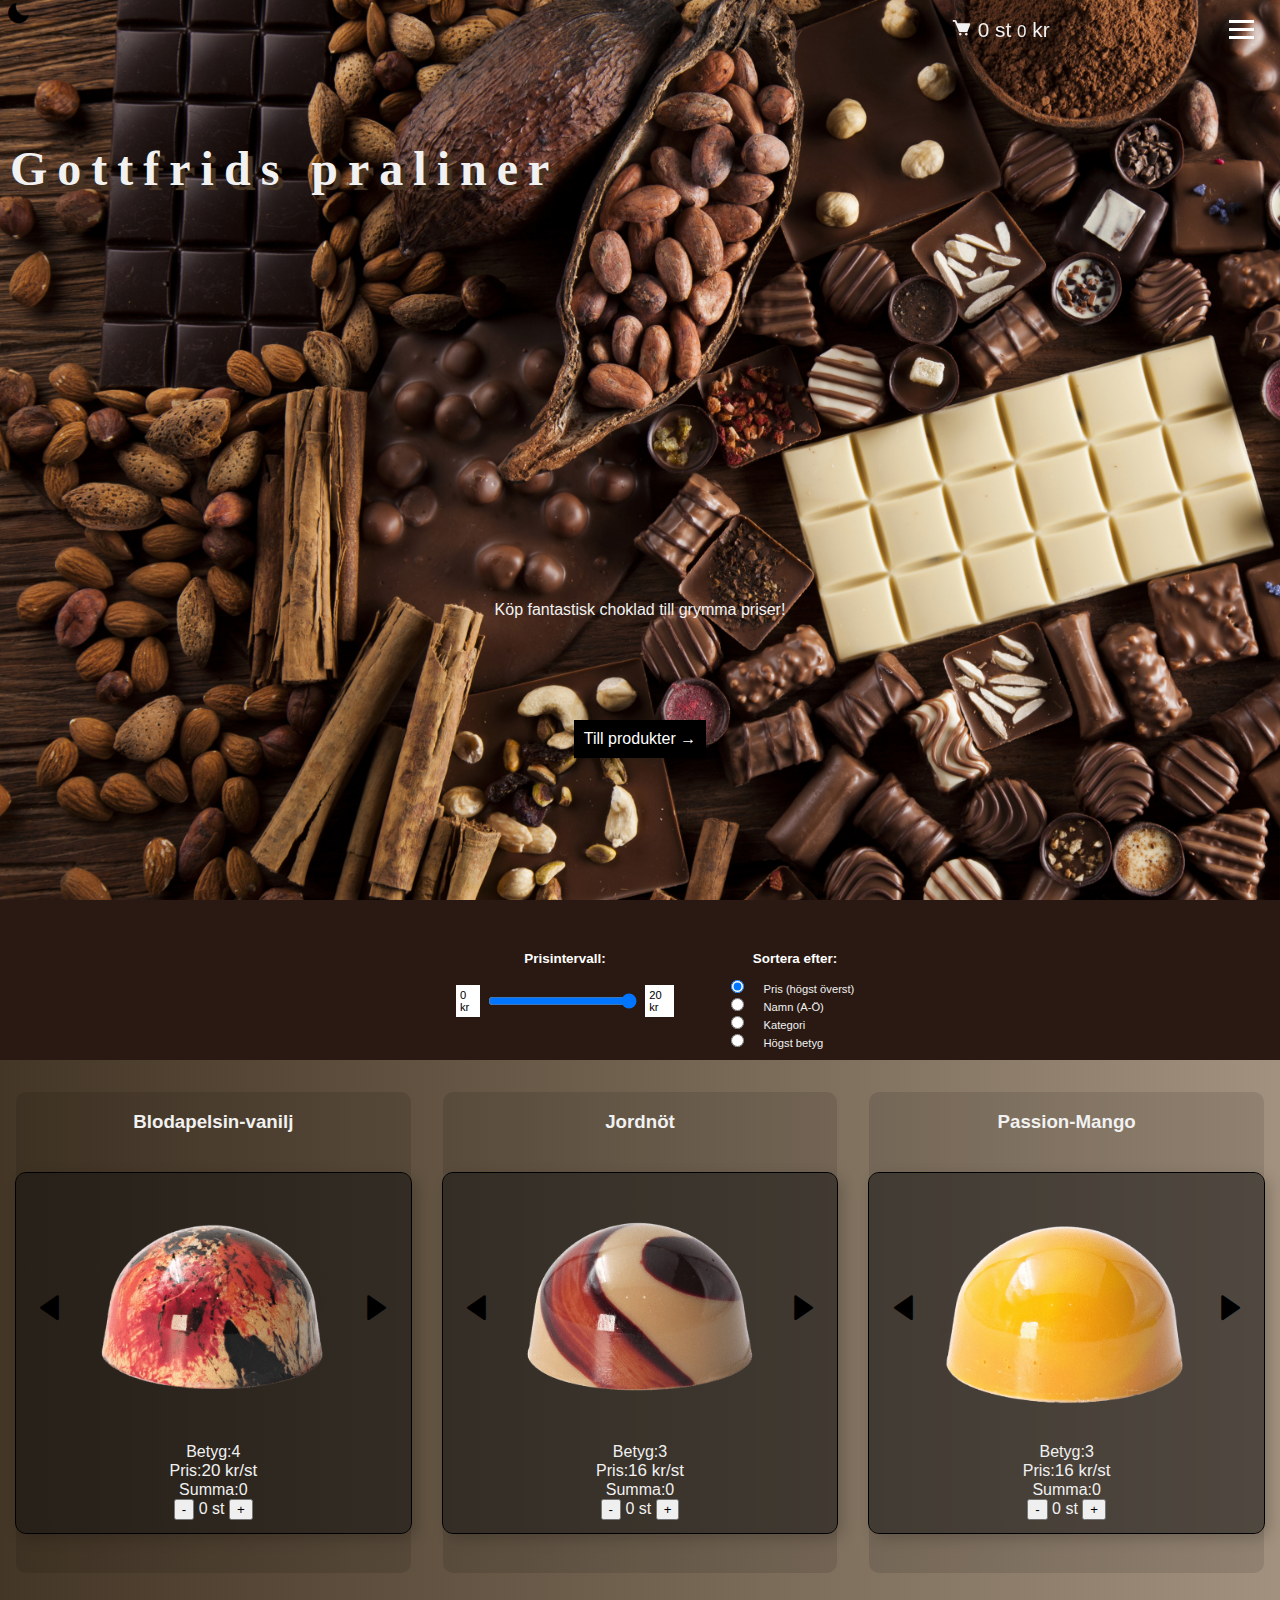
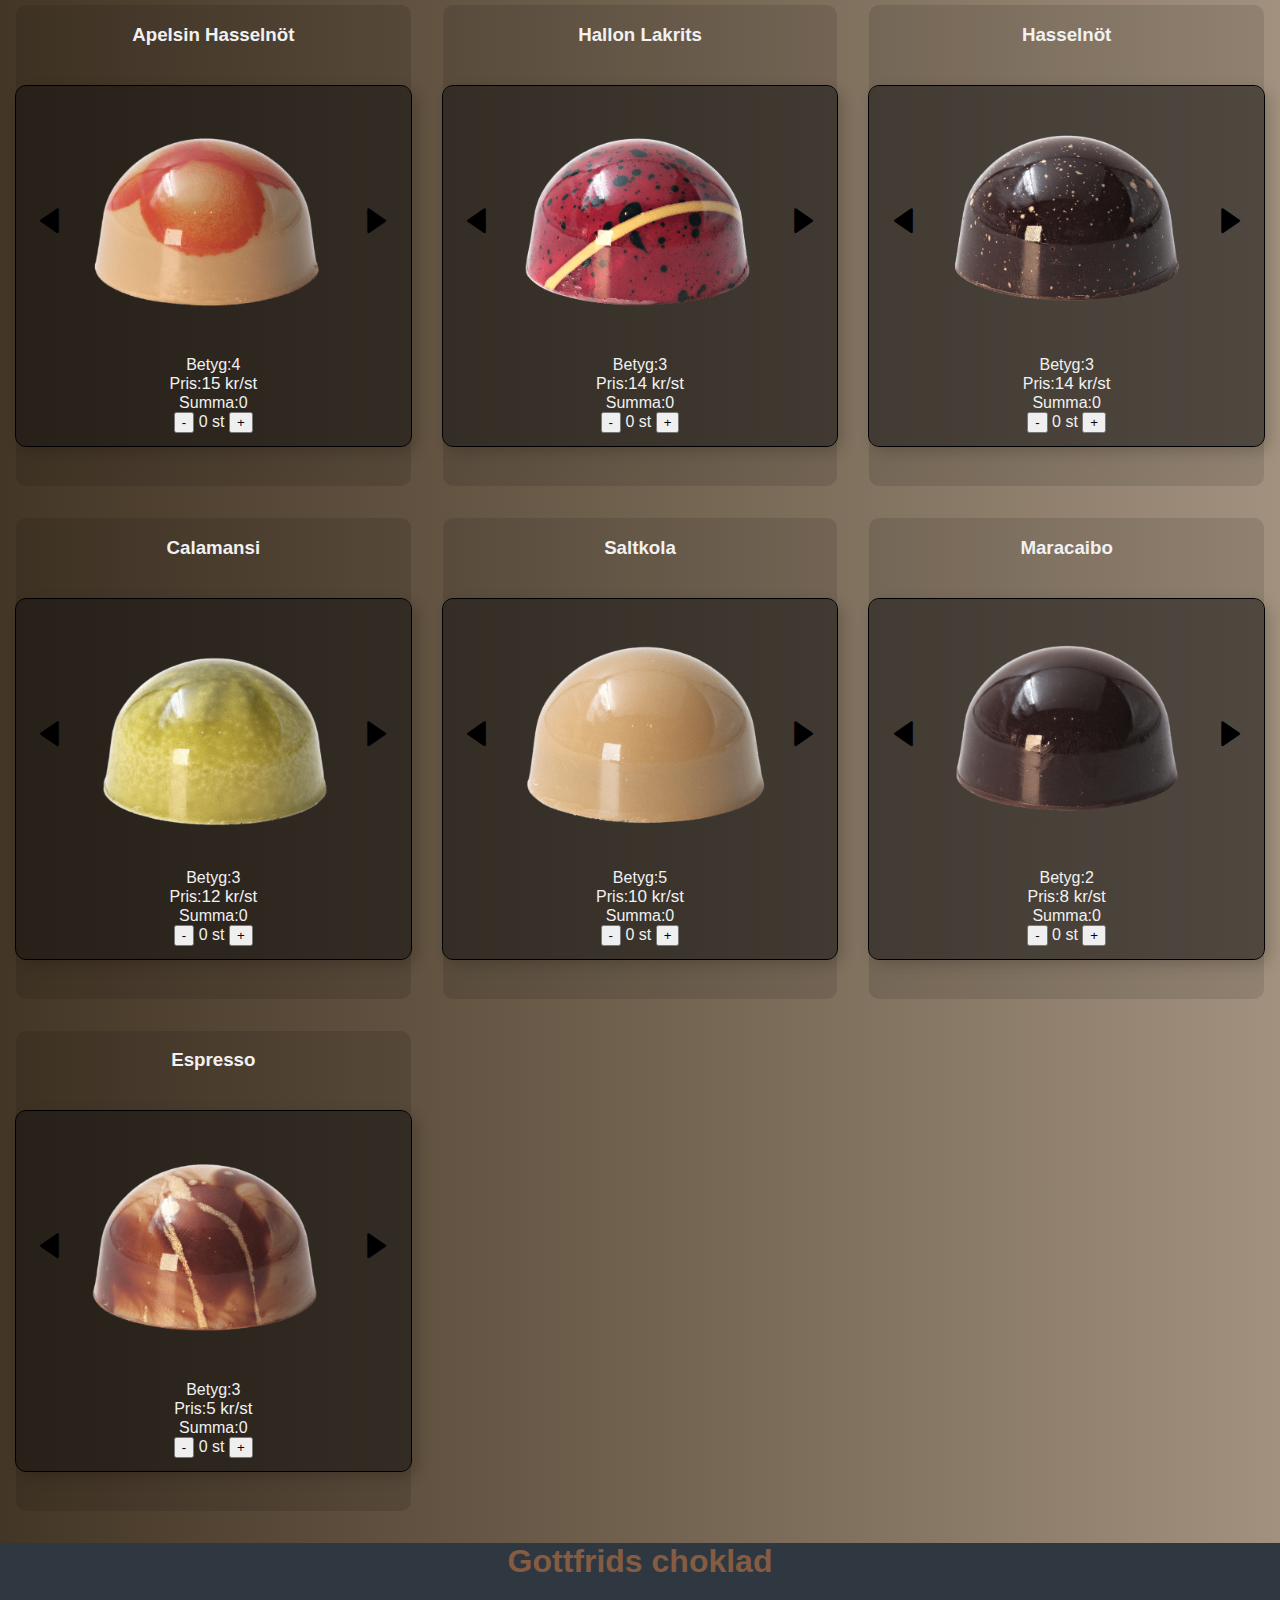
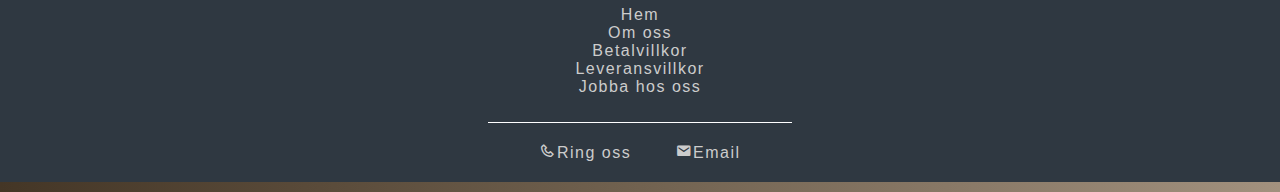
==== index.html @ 8387be6a "lite buggfix och annat smått, mer behövs." ====
<!DOCTYPE html>
<html lang="sv">
<head>
    <meta charset="UTF-8">
    <meta http-equiv="X-UA-Compatible" content="IE=edge">
    <meta name="viewport" content="width=device-width, initial-scale=1.0">
    <link rel="stylesheet" href="css/style.css">
    <link href='https://unpkg.com/boxicons@2.1.4/css/boxicons.min.css' rel='stylesheet'>
    <title>Gottfrids choklad</title>
  </head>
  <body>
  <header>
    <button id="dark-mode" class="moon"><i class='bx bxs-moon'></i></button>
    <button id="light-mode" class="sun hide"><i class='bx bxs-sun'></i></button> 
    <h1 class="header-logo">Gottfrids praliner</h1>
    <section class="menu-container">
      <button class="button-cart" onClick="toggleMenu()">
        <a href="#shopping-cart">
          <i class="bx bxs-cart"></i>
        <span id="cartTotal" class="amount">0</span> st
        <span id="cartSum" class="price">0</span> kr
        </a>
      </button>
    </section>
      <nav class="navbar">
        <ul class="nav-menu">
          <li class="nav-item">
            <a href="#second-page" class="nav-link">Produkter</a>
          </li>
          <li class="nav-item">
            <a href="#shopping-cart" class="nav-link">Kassa</a>
          </li>
          <li class="nav-item">
            <a href="#contact" class="nav-link">Kontakt</a>
          </li>
        </ul>
        <button class="hamburger" aria-label="meny">
          <span class="bar"></span>
          <span class="bar"></span>
          <span class="bar"></span>
        </button>
       </nav>
    </header>

    <section class="fullpage-one">
      <p>Köp fantastisk choklad till grymma priser!</p>
      <a href="#second-page">
        <button class="scroll-down">Till produkter &#8594;</button>
      </a>
    </section>

    <section class="fullpage-two" id="second-page">
      <div class="sorting-container">

        <section class="sorting-first-section">
          <h2><label for="price-range">Prisintervall:</label></h2>
          <div class="pricerange-container">
            <span>0 kr</span> 
            <input type="range" name="price-range" id="priceRangeElement" min="0" max="20" value="20">
            <span id="currentPriceRange">20 kr</span>
          </div>

        </section>

        <section class="sorting-second-section">
          <h2>Sortera efter:</h2>
          <ul class="categories">
            <li class="sort-option">
              <label>
                <input type="radio" name="sort-option-btn" id="priceRadioBtn" checked=""> 
                Pris (högst överst)
              </label>
            </li>
            <li class="sort-option">
              <label>
                <input type="radio" name="sort-option-btn" id="nameRadioBtn"> 
                Namn (A-Ö)
              </label>
            </li>
            <li class="sort-option">
              <label>
                <input type="radio" name="sort-option-btn" id="categoryRadioBtn"> 
                Kategori
              </label>
            </li>
            <li class="sort-option">
              <label>
              <input type="radio" name="sort-option-btn" id="ratingRadioBtn"> 
              Högst betyg
            </label>
            </li>
          </ul>
        </section>

      </div>
      
      <div id="chocolate-container" class="pralinGrid"></div>
    </section>

    <section class="cart-container hidden" id="cartContainer">
      <p class="close" onClick="toggleMenu()">X</p>
      <fieldset>
        <legend>Information!</legend>
      <section class="accordion">
        <section class="accordion-item">
          <h2 class="accordion-title" id="shopping-cart">Översikt</h2>
            <fieldset>
              <legend>Kundkorgsöversikt</legend>
          <section id="cart" class="cart-text"></section>
          <section id="cartPris" class="cart-text"></section>
          <section id="updatePrice"></section>
          <br>
          <input type="text" placeholder="Rabattkod" class="discountCode">
          <br>
          <button class="discountButton">Använd rabattkod</button>
          <br>
          <button id="emptyCart">Töm varukorgen</button>
        </section>
      
        <section class="accordion-item">
          <h2 class="accordion-title">Info</h2>
          <section class="info-container">
            <fieldset class="order-container">
              <legend>BESTÄLLNINGSFORMULÄR</legend>
              <section>
              <form id="formList">
                <label for="firstname">Förnamn:</label>
                <input type="text" name="firstname" id="fnamn"/><br>
                <label for="lastname">Efternamn:</label>
                <input type="text" name="lastname" id="enamn"/><br>
                <label for="address">Adress:</label>
                <input type="text" name="address" id="adress"/><br>
                <label for="zipcode">Postnummer:</label>
                <input type="number" name="zipcode" id="pnummer"/><br>
                <label for="city">Postort:</label>
                <input type="text" name="city" id="port" /><br/>
                <label for="portnumber">ev. Portkod:</label>
                <input type="number" name="portnumber" id="pkod"/><br>
                <label for="phone">Telefonnummer:</label>
                <input type="number" name="phone" id="telefon"/><br>
                <label for="email">E-mail:</label>
                <input type="email" name="email" id="email"/><br><br>
 
              </form>
              </section>
              <br><br>
      
              <label>
                <input
                  type="radio"
                  name="payment_method"
                  value="card"
                  class="payment"
                />
                Kort
              </label>
              <label for="">
                <input
                  type="radio"
                  name="payment_method"
                  value="invoice"
                  class="payment"
                />
                Faktura
              </label>
              <div class="radio-content"></div> 

              <input type="checkbox" id="approval" name="approval" />
              <label for="approval"
                >Godkännande av behandling av personuppgifter</label
              ><br />
      
              <input
                type="checkbox"
                id="newsletter"
                name="newsletter"
                checked
              />
              <label for="newsletter">Nyhetsbrev</label><br /><br />
              <!--Rensa formuläret när du klickar på knappen -->
              <input type="button" onclick="resetInput()" value="Ta bort allt" />
              <!--Bekräftar beställning när du klickar på knappen -->
              <input type="submit" value="submit" id="submit" />
            </fieldset>
          </section>
        </section>
      </fieldset> 
    </section>

    <footer>
        <section class="profile">
          <span>Gottfrids choklad</span>
            <ul class="service">
              <li><a href="#">Hem</a></li>
              <li><a href="#">Om oss</a></li>
              <li><a href="#">Betalvillkor</a></li> 
              <li><a href="#">Leveransvillkor</a></li> 
              <li><a href="#">Jobba hos oss</a></li>  
            </ul>
          <section class="contact">
            <a href="#"><i class='bx bx-phone'></i>Ring oss</a>
            <a href="#"><i class='bx bxs-envelope'></i>Email</a>
          </section>
        </section>
    </footer>
  
    <script src="js/max.js"></script>
    <script src="js/abdu.js"></script>
    <script src="js/jenny.js"></script>
    <script src="js/younes.js"></script>
    <script src="js/script.js"></script>
</body>
</html>
---- css/style.css ----
*,*::before,*::after{box-sizing:border-box}html{scroll-behavior:smooth}body{min-height:100vh;color:#f1f1f1;margin:0;padding:0;transition:background .3s linear;background-color:var(--primary-color);font-family:"Courier New",Courier,monospace}:root{--primary-color:rgb(107, 51, 6);--rounded-corners: 10px}.dark_mode{--primary-color:rgb(43, 43, 43)}.show{display:block}.hide{display:none}body{max-width:100%;background-image:linear-gradient(to right, #443626, #5a4b3a, #716250, #897967, #a2917e);font-family:"Poppins",sans-serif}header{position:absolute;top:0;left:0;max-width:100%}.moon{background-color:rgba(0,0,0,0);border:none;font-size:25px}.sun{border:none;background-color:rgba(0,0,0,0);color:#fff;font-size:25px}.header-logo{font-family:"Henny Penny","Times New Roman",Times,serif;font-size:3rem;margin:10px;text-align:center;text-shadow:5px 5px 1px #463423;letter-spacing:10px;position:relative;top:100px}.menu-container{position:relative;top:-30vh;z-index:1;float:right;width:25vh;border:3px solid #000}.menu-container a{color:#f1f1f1;position:fixed;top:2vh;right:18vw;text-decoration:none}.menu-container a:hover{color:red}.button-cart{font-size:1.3em;border:none}.navbar{display:flex;justify-content:space-between;align-items:center;padding:0 24px}.nav-menu{position:fixed;display:none;top:50px;gap:0;flex-direction:column;background-color:rgba(0,0,0,0);width:100%;height:50vh;text-align:center;transition:.7s;font-size:30px}.nav-menu.active{left:0;display:block;background-color:rgba(0,0,0,.6)}.nav-item{list-style:none;margin:16px}.nav-link{text-decoration:none;color:#fff;transition:.7s ease;display:flex;flex-direction:column}.nav-link:hover{color:#0f70d0;text-transform:uppercase;background-color:#f1edea}.hamburger{cursor:pointer;position:fixed;right:20px;border:none;top:1.5vh;background-color:rgba(0,0,0,0);z-index:2}.bar{display:block;width:25px;height:3px;margin:5px auto;transition:all .3s ease-in-out;background-color:#fff}.hamburger.active .bar:nth-child(2){opacity:0}.hamburger.active .bar:nth-child(1){transform:translateY(8px) rotate(45deg)}.hamburger.active .bar:nth-child(3){transform:translateY(-8px) rotate(-45deg)}.fullpage-one{min-height:100vh;display:flex;flex-direction:column;align-items:center;justify-content:flex-start;background-image:url("/bilder/choklad.png");background-repeat:no-repeat;background-size:cover}p{font-size:1em;text-align:center;position:absolute;top:65vh}.scroll-down{font-size:1rem;opacity:1;padding:10px;margin:1px;border:none;box-shadow:none;margin-top:80vh;background-color:#000;color:#fff;cursor:pointer}.scroll-down:hover{opacity:1}.scroll-down:active{box-shadow:0px 0px 0px 0px;top:5px;left:5px}.fullpage-two{display:flex;justify-content:center;flex-direction:column}.fullpage-two .sorting-container{padding-top:2.5rem;display:flex;justify-content:center;border:none;background-color:#291912}.fullpage-two .sorting-container h2{font-size:1.2em;text-align:right;color:#fff}.fullpage-two .sorting-first-section{font-size:.7em;width:250px;padding:0;margin-right:30px;margin-left:30px;margin-bottom:10px;border:none}.fullpage-two .sorting-first-section h2{text-align:center}.fullpage-two .sorting-first-section .pricerange-container{padding:.5rem 1rem;display:flex;align-items:center;width:100%}.fullpage-two .sorting-first-section .pricerange-container span{padding:.25rem;width:-webkit-max-content;width:-moz-max-content;width:max-content;background-color:#fff;color:#000}.fullpage-two .sorting-first-section .pricerange-container input[type=range]{width:14vw;min-width:100px;margin:0 .5rem}.fullpage-two .sorting-second-section{font-size:.7em;width:150px;border:none}.fullpage-two .sorting-second-section h2{text-align:center}.fullpage-two .sorting-second-section .categories{text-align:left;margin-left:-3em}.fullpage-two .sorting-second-section ul.categories{margin-top:0;list-style:none}.fullpage-two .sorting-second-section li.filter-option{margin-right:.5rem;padding:.25rem .5rem}.fullpage-two .sorting-second-section li.filter-option:hover{color:#5e3215}.fullpage-two .sorting-second-section label:hover{cursor:pointer}.fullpage-two .sorting-second-section input[type=radio]{width:auto;margin-right:1rem}.fullpage-two .sorting-second-section input[type=radio]:hover{cursor:pointer}.fullpage-two .pralinGrid{padding:2rem 1rem;display:grid;grid-template-columns:1fr;gap:1rem}.fullpage-two .pralin{background-color:rgba(0,0,0,.1);align-items:center;justify-content:center;text-align:center;border-radius:var(--rounded-corners)}.fullpage-two .images{max-height:40vh;max-width:40vw;background:rgba(16,15,15,.5);outline:1px solid #000;margin-inline:auto;padding-bottom:30px;margin-block:40px;position:relative;aspect-ratio:16/9;box-shadow:5px 5px 15px rgba(0,0,0,.2);border-radius:var(--rounded-corners)}.fullpage-two .imgContainer{top:0;left:0;width:100%;display:flex;position:relative;justify-content:center;align-items:center;height:30vh}.fullpage-two .imgContainer img{width:100%;height:100%;-o-object-fit:cover;object-fit:cover;position:absolute;top:0;left:0;transition:opacity 1s ease}.fullpage-two .img2{opacity:0}.fullpage-two .left{position:relative;left:-140px;display:flex;font-size:30px}.fullpage-two .right{position:relative;right:-140px;display:flex;font-size:30px}.fullpage-two .left:hover{background-color:#b9b6b6;color:#6d0404;opacity:70%}.fullpage-two .right:hover{background-color:#b9b6b6;color:#6d0404;opacity:70%}.filter-btn{float:right;background-color:#000;margin:auto;color:#fff;font-size:.5rem;padding:1%;cursor:pointer;opacity:.9;letter-spacing:2px;text-decoration:none;border:3px solid;box-shadow:1px 1px 0px 0px,2px 2px 0px 0px,3px 3px 0px 0px,4px 4px 0px 0px,5px 5px 0px 0px;touch-action:manipulation;transition:all .02s ease-in-out}.filter-btn:hover{opacity:1}.filter-btn:active{box-shadow:0px 0px 0px 0px;top:5px;left:5px}.kundkorg{width:100%;height:85%;background-color:#fff;border-radius:20px;box-shadow:0px 25px 40px rgba(22,135,217,.2)}.top-section{margin:auto;width:90%;height:15%;display:flex;justify-content:space-between;align-items:center}.top-section h3{font-size:20px;font-family:‘Open Sans’;font-weight:700;color:#2f3841}.top-section h5{font-size:14px;font-family:‘Open Sans’;font-weight:600;color:#e44c4c;cursor:pointer;border-bottom:1px solid #e44c4c}.cart-container{background-color:#5c5959;position:relative;top:0%;left:50%;transform:translate(-50%, -50%);width:90%;box-shadow:5px 5px 28px 2px rgba(0,0,0,.36);-webkit-box-shadow:5px 5px 28px 2px rgba(0,0,0,.36);-moz-box-shadow:5px 5px 28px 2px rgba(0,0,0,.36);padding:1rem;display:flex;flex-direction:column;justify-content:center;align-items:center}.cart-container p{cursor:pointer}.cart-container h1{position:absolute;top:2%;left:3%}.close{position:absolute;top:2%;right:3%}.hidden{display:none}.accordion{left:0}.accordion-item{border-radius:10px;padding:20px;margin-bottom:20px;background-color:#d7d1d1;color:#000}.accordion-title{display:flex;align-items:center;cursor:pointer;color:#000;background-color:#b9b6b6;opacity:70%}.accordion-title::after{content:"+";font-size:20px;margin-left:auto}.active-head::after{content:"-"}.accordion-content{font-weight:bolder;font-size:10px;display:flex}.price{font-size:17px}.cart-text{justify-content:space-between;font-size:10px;width:30%;display:inline;align-items:center;justify-content:center;flex-direction:row}.cart-text p{width:20%;display:inline-block}.cartSumeringTitel{display:flex;justify-content:space-around}.cartResultat{justify-content:space-around;display:flex}.line{font-size:20px;font-weight:800}fieldset{width:50%;font-size:10px}fieldset .order-container{margin-left:10vw}.price-summary{position:relative;border:1px solid #000;justify-content:space-between}.discount-sum{position:relative;justify-content:space-between;border:1px solid #000}.total-summary{position:relative;border:1px solid #000}.korgContainer{display:flex;border:1px solid #000}legend{font-size:2em;font-weight:bold}input{width:20em;border-top:none;border-left:none}.payment{width:1em}input#person-number{width:1em}input#approval{width:1em}footer{position:relative;width:100%;margin-bottom:10px;left:0;display:flex;justify-content:center;background-color:#2f3841}.profile span{font-weight:bolder;font-size:2em;color:#855c42;padding-right:20px;padding-left:20px}.service{padding:10px}.service li{list-style:none;color:#fff;letter-spacing:1.5px;text-align:center}.service li a{color:#ccc;text-decoration:none}.service li a:hover{color:#f1f1f1;text-transform:uppercase;font-weight:700}.contact{font-size:1em;text-align:center;padding:20px;border-top:1px solid #fff}.contact a{color:#ccc;text-decoration:none;letter-spacing:1.5px;padding-right:20px;padding-left:20px}.contact a:hover{color:#f1f1f1;font-weight:700;text-transform:uppercase}.christmas-color{color:red}@media screen and (min-width: 768px){.pralinGrid{display:grid;grid-template-columns:1fr 1fr;gap:10px}.fullpage-two .pralinGrid{display:grid;grid-template-columns:1fr 1fr 1fr;gap:2rem}}
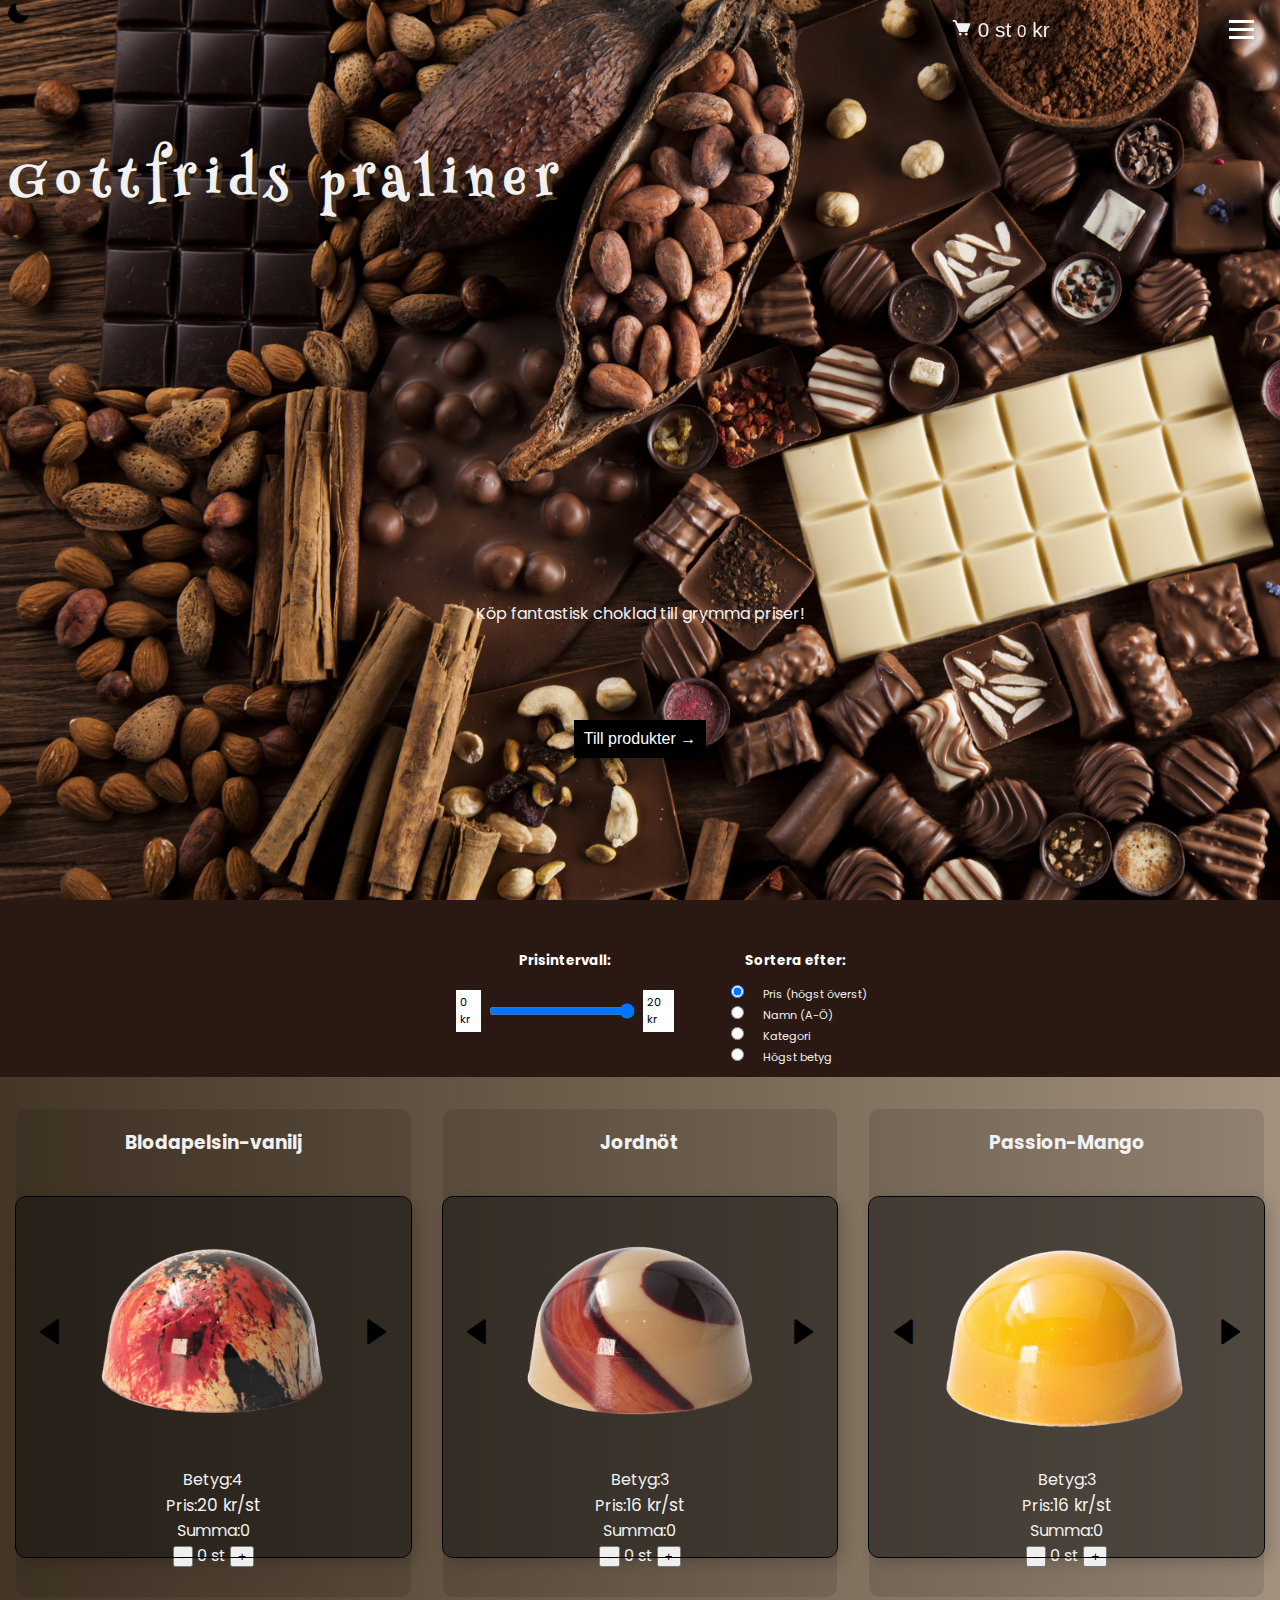
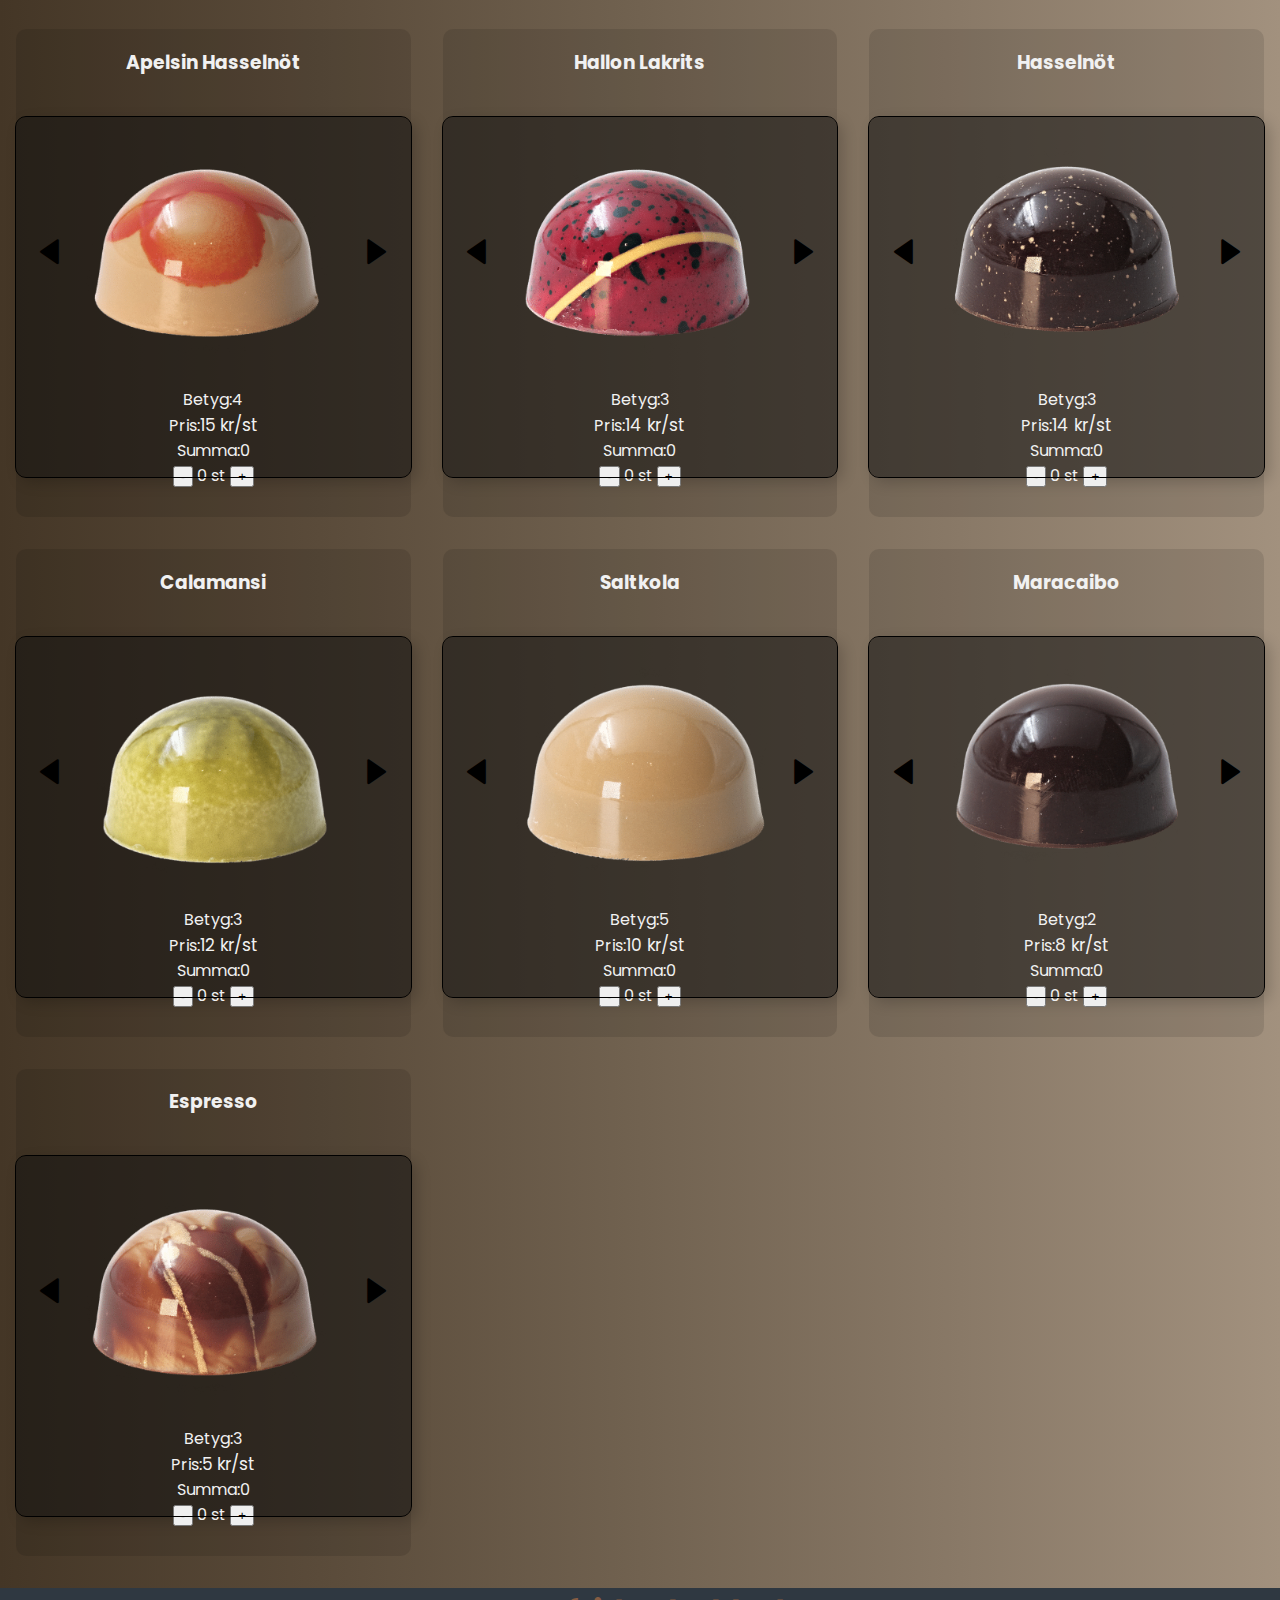
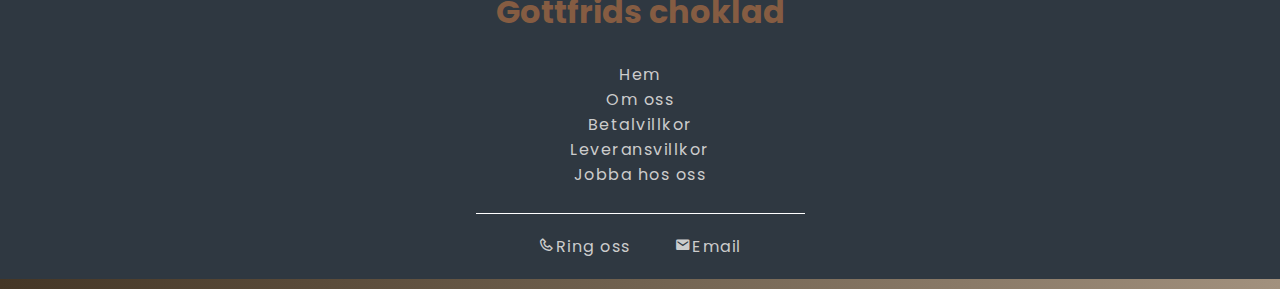
==== commit bf0652b3: "Update index.html" ====
--- a/index.html
+++ b/index.html
@@ -5,6 +5,13 @@
     <meta http-equiv="X-UA-Compatible" content="IE=edge">
     <meta name="viewport" content="width=device-width, initial-scale=1.0">
     <link rel="stylesheet" href="css/style.css">
+            <!------------------- FONTS ------------------->
+        <link rel="preconnect" href="https://fonts.googleapis.com"><link rel="preconnect" href="https://fonts.gstatic.com" crossorigin><link href="https://fonts.googleapis.com/css2?family=Henny+Penny&display=swap" rel="stylesheet">
+        <link rel="preconnect" href="https://fonts.googleapis.com"><link rel="preconnect" href="https://fonts.gstatic.com" crossorigin><link href="https://fonts.googleapis.com/css2?family=Poppins:wght@200;300&display=swap" rel="stylesheet">
+    
+    
+    
+        <!--------------------------------------------->
     <link href='https://unpkg.com/boxicons@2.1.4/css/boxicons.min.css' rel='stylesheet'>
     <title>Gottfrids choklad</title>
   </head>
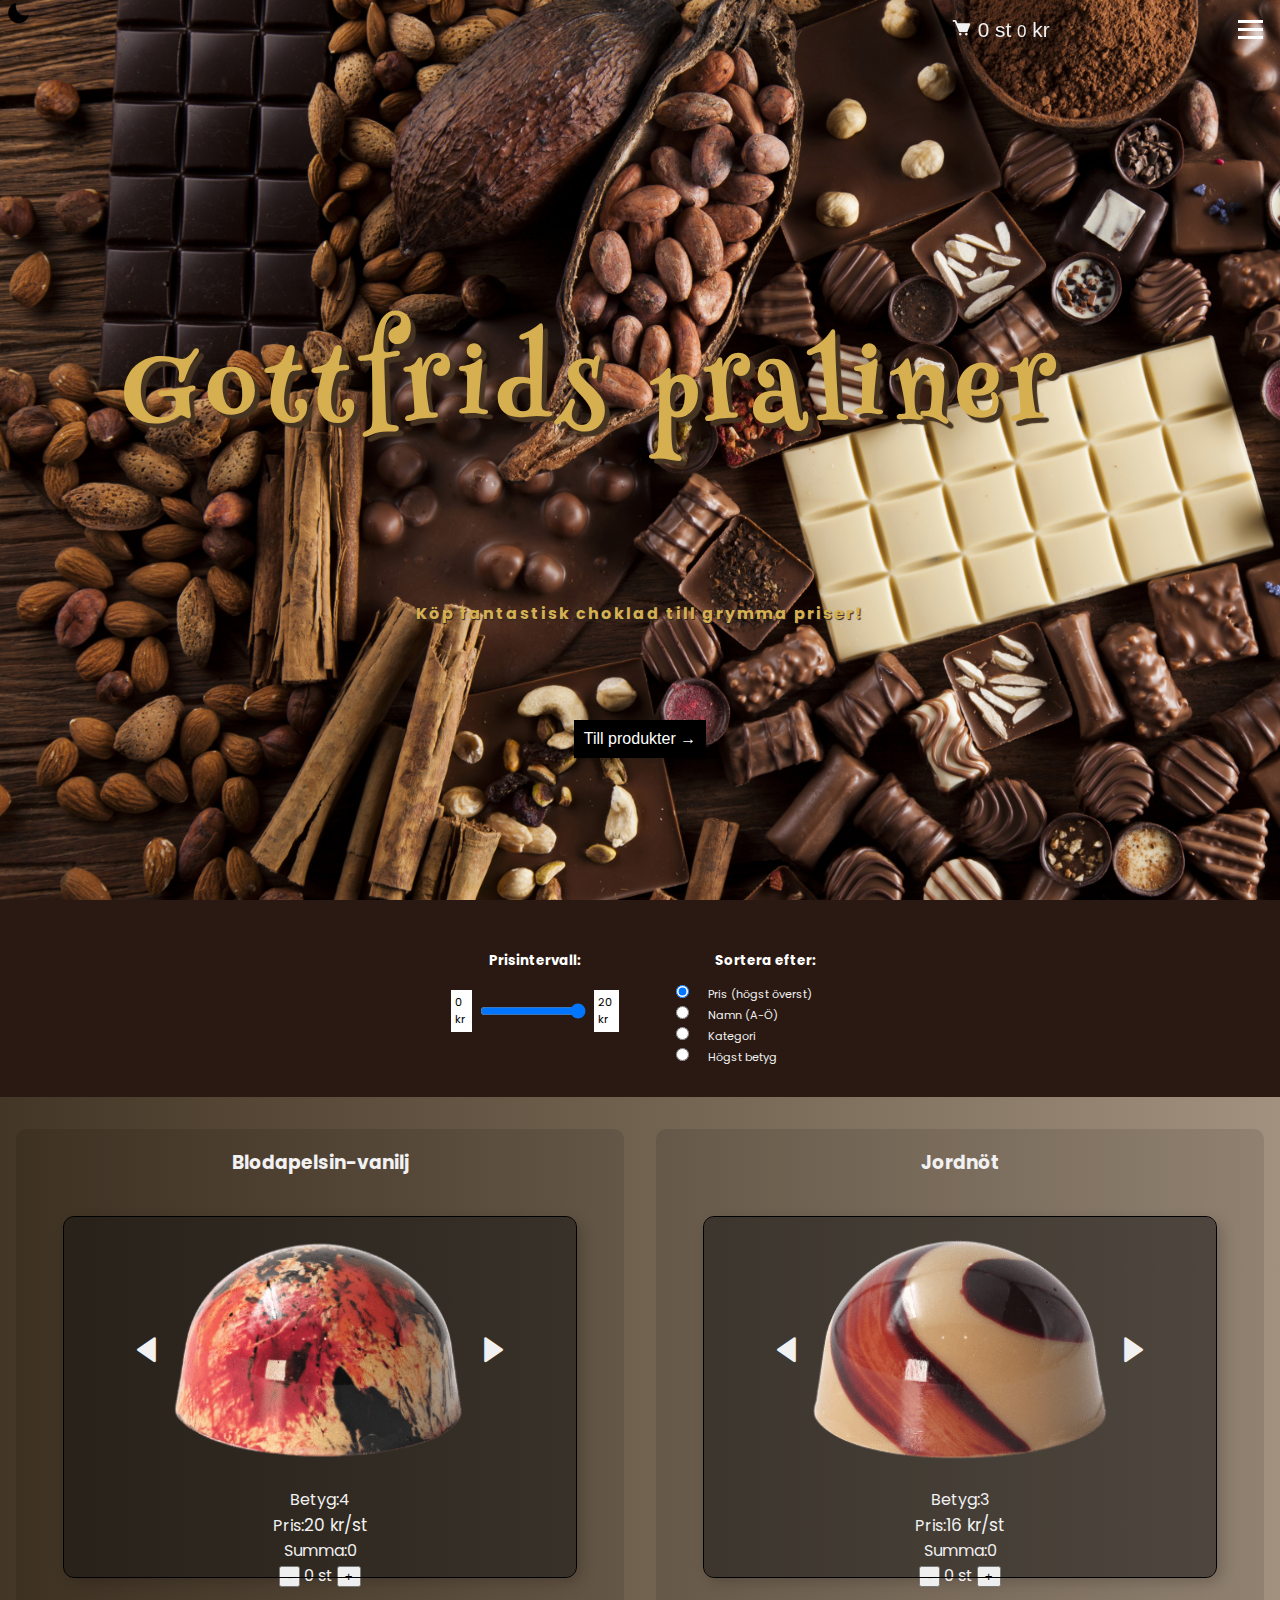
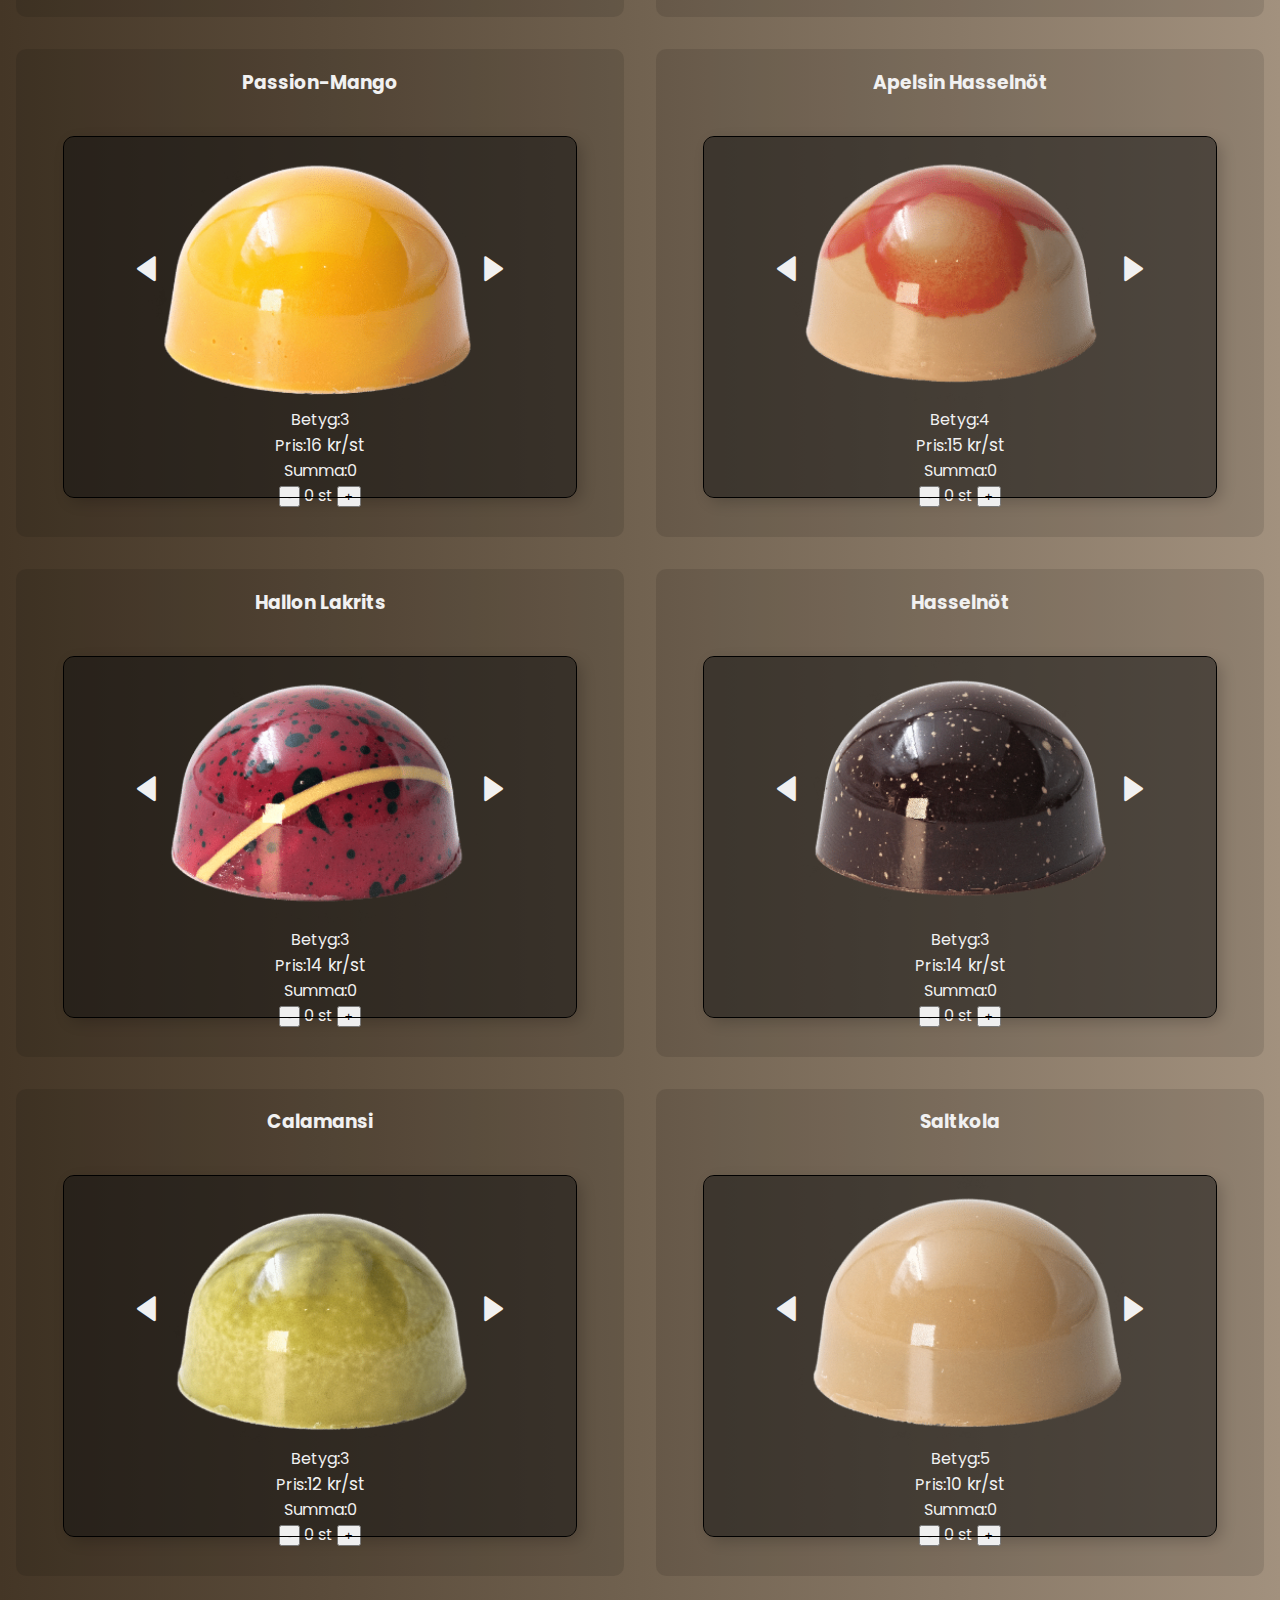
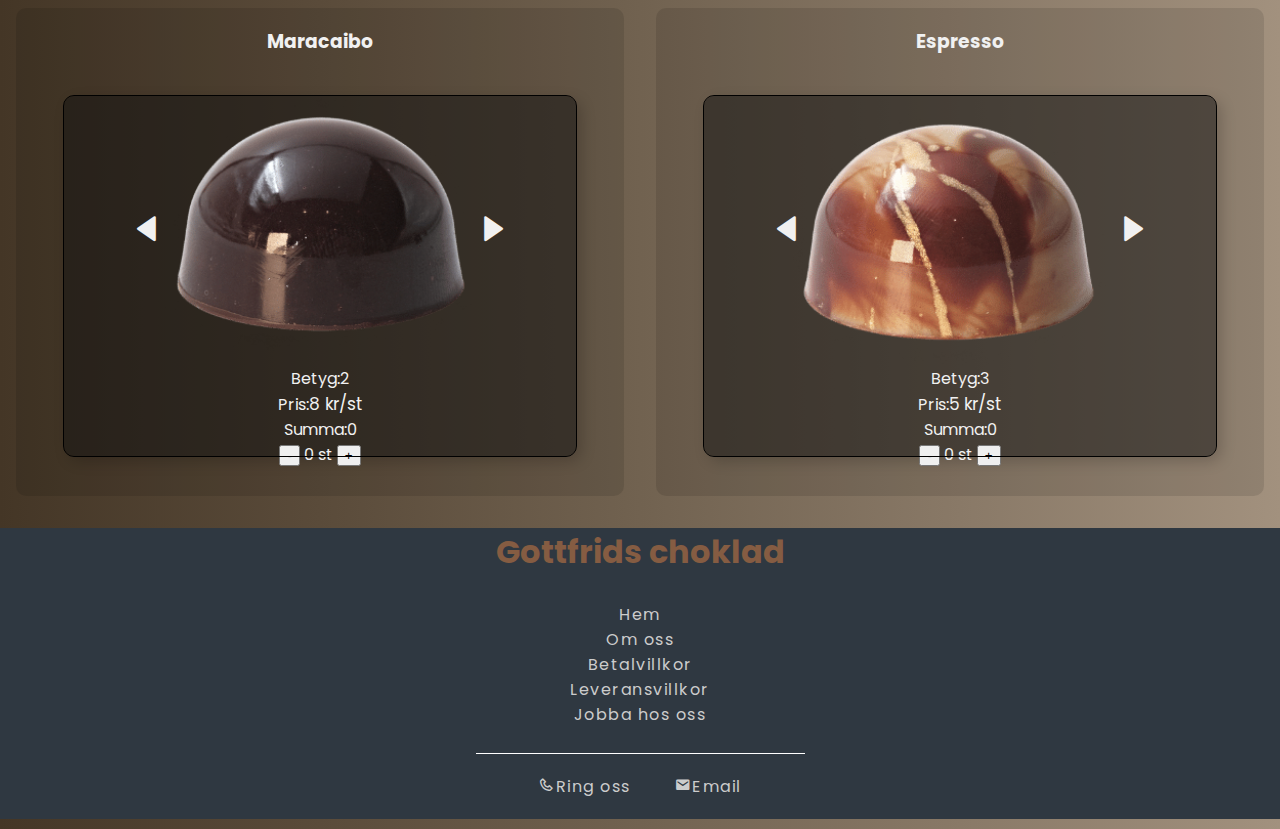
==== commit 81f2a00b: "följt programflödet, fixat till småbuggar" ====
--- a/index.html
+++ b/index.html
@@ -158,6 +158,7 @@
                   name="payment_method"
                   value="card"
                   class="payment"
+                  id="card-radio"
                 />
                 Kort
               </label>
@@ -167,6 +168,7 @@
                   name="payment_method"
                   value="invoice"
                   class="payment"
+                  id="invoice-radio"
                 />
                 Faktura
               </label>
--- a/css/style.css
+++ b/css/style.css
@@ -1 +1 @@
-*,*::before,*::after{box-sizing:border-box}html{scroll-behavior:smooth}body{min-height:100vh;color:#f1f1f1;margin:0;padding:0;transition:background .3s linear;background-color:var(--primary-color);font-family:"Courier New",Courier,monospace}:root{--primary-color:rgb(107, 51, 6);--rounded-corners: 10px}.dark_mode{--primary-color:rgb(43, 43, 43)}.show{display:block}.hide{display:none}body{max-width:100%;background-image:linear-gradient(to right, #443626, #5a4b3a, #716250, #897967, #a2917e);font-family:"Poppins",sans-serif}header{position:absolute;top:0;left:0;max-width:100%}.moon{background-color:rgba(0,0,0,0);border:none;font-size:25px}.sun{border:none;background-color:rgba(0,0,0,0);color:#fff;font-size:25px}.header-logo{font-family:"Henny Penny","Times New Roman",Times,serif;font-size:3rem;margin:10px;text-align:center;text-shadow:5px 5px 1px #463423;letter-spacing:10px;position:relative;top:100px}.menu-container{position:relative;top:-30vh;z-index:1;float:right;width:25vh;border:3px solid #000}.menu-container a{color:#f1f1f1;position:fixed;top:2vh;right:18vw;text-decoration:none}.menu-container a:hover{color:red}.button-cart{font-size:1.3em;border:none}.navbar{display:flex;justify-content:space-between;align-items:center;padding:0 24px}.nav-menu{position:fixed;display:none;top:50px;gap:0;flex-direction:column;background-color:rgba(0,0,0,0);width:100%;height:50vh;text-align:center;transition:.7s;font-size:30px}.nav-menu.active{left:0;display:block;background-color:rgba(0,0,0,.6)}.nav-item{list-style:none;margin:16px}.nav-link{text-decoration:none;color:#fff;transition:.7s ease;display:flex;flex-direction:column}.nav-link:hover{color:#0f70d0;text-transform:uppercase;background-color:#f1edea}.hamburger{cursor:pointer;position:fixed;right:20px;border:none;top:1.5vh;background-color:rgba(0,0,0,0);z-index:2}.bar{display:block;width:25px;height:3px;margin:5px auto;transition:all .3s ease-in-out;background-color:#fff}.hamburger.active .bar:nth-child(2){opacity:0}.hamburger.active .bar:nth-child(1){transform:translateY(8px) rotate(45deg)}.hamburger.active .bar:nth-child(3){transform:translateY(-8px) rotate(-45deg)}.fullpage-one{min-height:100vh;display:flex;flex-direction:column;align-items:center;justify-content:flex-start;background-image:url("/bilder/choklad.png");background-repeat:no-repeat;background-size:cover}p{font-size:1em;text-align:center;position:absolute;top:65vh}.scroll-down{font-size:1rem;opacity:1;padding:10px;margin:1px;border:none;box-shadow:none;margin-top:80vh;background-color:#000;color:#fff;cursor:pointer}.scroll-down:hover{opacity:1}.scroll-down:active{box-shadow:0px 0px 0px 0px;top:5px;left:5px}.fullpage-two{display:flex;justify-content:center;flex-direction:column}.fullpage-two .sorting-container{padding-top:2.5rem;display:flex;justify-content:center;border:none;background-color:#291912}.fullpage-two .sorting-container h2{font-size:1.2em;text-align:right;color:#fff}.fullpage-two .sorting-first-section{font-size:.7em;width:250px;padding:0;margin-right:30px;margin-left:30px;margin-bottom:10px;border:none}.fullpage-two .sorting-first-section h2{text-align:center}.fullpage-two .sorting-first-section .pricerange-container{padding:.5rem 1rem;display:flex;align-items:center;width:100%}.fullpage-two .sorting-first-section .pricerange-container span{padding:.25rem;width:-webkit-max-content;width:-moz-max-content;width:max-content;background-color:#fff;color:#000}.fullpage-two .sorting-first-section .pricerange-container input[type=range]{width:14vw;min-width:100px;margin:0 .5rem}.fullpage-two .sorting-second-section{font-size:.7em;width:150px;border:none}.fullpage-two .sorting-second-section h2{text-align:center}.fullpage-two .sorting-second-section .categories{text-align:left;margin-left:-3em}.fullpage-two .sorting-second-section ul.categories{margin-top:0;list-style:none}.fullpage-two .sorting-second-section li.filter-option{margin-right:.5rem;padding:.25rem .5rem}.fullpage-two .sorting-second-section li.filter-option:hover{color:#5e3215}.fullpage-two .sorting-second-section label:hover{cursor:pointer}.fullpage-two .sorting-second-section input[type=radio]{width:auto;margin-right:1rem}.fullpage-two .sorting-second-section input[type=radio]:hover{cursor:pointer}.fullpage-two .pralinGrid{padding:2rem 1rem;display:grid;grid-template-columns:1fr;gap:1rem}.fullpage-two .pralin{background-color:rgba(0,0,0,.1);align-items:center;justify-content:center;text-align:center;border-radius:var(--rounded-corners)}.fullpage-two .images{max-height:40vh;max-width:40vw;background:rgba(16,15,15,.5);outline:1px solid #000;margin-inline:auto;padding-bottom:30px;margin-block:40px;position:relative;aspect-ratio:16/9;box-shadow:5px 5px 15px rgba(0,0,0,.2);border-radius:var(--rounded-corners)}.fullpage-two .imgContainer{top:0;left:0;width:100%;display:flex;position:relative;justify-content:center;align-items:center;height:30vh}.fullpage-two .imgContainer img{width:100%;height:100%;-o-object-fit:cover;object-fit:cover;position:absolute;top:0;left:0;transition:opacity 1s ease}.fullpage-two .img2{opacity:0}.fullpage-two .left{position:relative;left:-140px;display:flex;font-size:30px}.fullpage-two .right{position:relative;right:-140px;display:flex;font-size:30px}.fullpage-two .left:hover{background-color:#b9b6b6;color:#6d0404;opacity:70%}.fullpage-two .right:hover{background-color:#b9b6b6;color:#6d0404;opacity:70%}.filter-btn{float:right;background-color:#000;margin:auto;color:#fff;font-size:.5rem;padding:1%;cursor:pointer;opacity:.9;letter-spacing:2px;text-decoration:none;border:3px solid;box-shadow:1px 1px 0px 0px,2px 2px 0px 0px,3px 3px 0px 0px,4px 4px 0px 0px,5px 5px 0px 0px;touch-action:manipulation;transition:all .02s ease-in-out}.filter-btn:hover{opacity:1}.filter-btn:active{box-shadow:0px 0px 0px 0px;top:5px;left:5px}.kundkorg{width:100%;height:85%;background-color:#fff;border-radius:20px;box-shadow:0px 25px 40px rgba(22,135,217,.2)}.top-section{margin:auto;width:90%;height:15%;display:flex;justify-content:space-between;align-items:center}.top-section h3{font-size:20px;font-family:‘Open Sans’;font-weight:700;color:#2f3841}.top-section h5{font-size:14px;font-family:‘Open Sans’;font-weight:600;color:#e44c4c;cursor:pointer;border-bottom:1px solid #e44c4c}.cart-container{background-color:#5c5959;position:relative;top:0%;left:50%;transform:translate(-50%, -50%);width:90%;box-shadow:5px 5px 28px 2px rgba(0,0,0,.36);-webkit-box-shadow:5px 5px 28px 2px rgba(0,0,0,.36);-moz-box-shadow:5px 5px 28px 2px rgba(0,0,0,.36);padding:1rem;display:flex;flex-direction:column;justify-content:center;align-items:center}.cart-container p{cursor:pointer}.cart-container h1{position:absolute;top:2%;left:3%}.close{position:absolute;top:2%;right:3%}.hidden{display:none}.accordion{left:0}.accordion-item{border-radius:10px;padding:20px;margin-bottom:20px;background-color:#d7d1d1;color:#000}.accordion-title{display:flex;align-items:center;cursor:pointer;color:#000;background-color:#b9b6b6;opacity:70%}.accordion-title::after{content:"+";font-size:20px;margin-left:auto}.active-head::after{content:"-"}.accordion-content{font-weight:bolder;font-size:10px;display:flex}.price{font-size:17px}.cart-text{justify-content:space-between;font-size:10px;width:30%;display:inline;align-items:center;justify-content:center;flex-direction:row}.cart-text p{width:20%;display:inline-block}.cartSumeringTitel{display:flex;justify-content:space-around}.cartResultat{justify-content:space-around;display:flex}.line{font-size:20px;font-weight:800}fieldset{width:50%;font-size:10px}fieldset .order-container{margin-left:10vw}.price-summary{position:relative;border:1px solid #000;justify-content:space-between}.discount-sum{position:relative;justify-content:space-between;border:1px solid #000}.total-summary{position:relative;border:1px solid #000}.korgContainer{display:flex;border:1px solid #000}legend{font-size:2em;font-weight:bold}input{width:20em;border-top:none;border-left:none}.payment{width:1em}input#person-number{width:1em}input#approval{width:1em}footer{position:relative;width:100%;margin-bottom:10px;left:0;display:flex;justify-content:center;background-color:#2f3841}.profile span{font-weight:bolder;font-size:2em;color:#855c42;padding-right:20px;padding-left:20px}.service{padding:10px}.service li{list-style:none;color:#fff;letter-spacing:1.5px;text-align:center}.service li a{color:#ccc;text-decoration:none}.service li a:hover{color:#f1f1f1;text-transform:uppercase;font-weight:700}.contact{font-size:1em;text-align:center;padding:20px;border-top:1px solid #fff}.contact a{color:#ccc;text-decoration:none;letter-spacing:1.5px;padding-right:20px;padding-left:20px}.contact a:hover{color:#f1f1f1;font-weight:700;text-transform:uppercase}.christmas-color{color:red}@media screen and (min-width: 768px){.pralinGrid{display:grid;grid-template-columns:1fr 1fr;gap:10px}.fullpage-two .pralinGrid{display:grid;grid-template-columns:1fr 1fr 1fr;gap:2rem}}+*,*::before,*::after{box-sizing:border-box}html{scroll-behavior:smooth}body{min-height:100vh;color:#f1f1f1;margin:0;padding:0;transition:background .3s linear;background-color:var(--primary-color);font-family:"Courier New",Courier,monospace}:root{--primary-color:rgb(107, 51, 6);--rounded-corners: 10px}.dark_mode{--primary-color:rgb(43, 43, 43)}.show{display:block}.hide{display:none}body{max-width:100%;background-image:linear-gradient(to right, #443626, #5a4b3a, #716250, #897967, #a2917e);font-family:"Poppins",sans-serif;margin:0}header{position:absolute;top:0;left:0;max-width:100%}.moon{background-color:rgba(0,0,0,0);border:none;font-size:25px}.sun{border:none;background-color:rgba(0,0,0,0);color:#fff;font-size:25px}.header-logo{max-width:100%;font-family:"Henny Penny","Times New Roman",Times,serif;font-size:3rem;margin:10px;text-align:center;text-shadow:5px 5px 1px #463423;letter-spacing:10px;position:relative;top:100px;color:#d6b050}.menu-container{position:relative;top:-30vh;z-index:1;float:right;width:25vh;border:3px solid #000;background-color:red}.menu-container a{color:#f1f1f1;position:fixed;top:2vh;right:18vw;text-decoration:none}.menu-container a:hover{color:red}.button-cart{font-size:1.3em;border:none}.navbar{display:flex;justify-content:space-between;align-items:center;padding:0 24px}.nav-menu{position:fixed;display:none;top:50px;gap:0;flex-direction:column;background-color:rgba(0,0,0,0);width:100%;text-align:center;transition:.7s;font-size:30px}.nav-menu.active{left:0;display:block;background-color:rgba(0,0,0,.6);height:30vh}.nav-item{list-style:none;margin:16px}.nav-link{text-decoration:none;color:#fff;transition:.7s ease;display:flex;flex-direction:column}.nav-link:hover{color:#0f70d0;text-transform:uppercase;background-color:#f1edea}.hamburger{cursor:pointer;position:fixed;right:.8em;border:none;top:1.5vh;background-color:rgba(0,0,0,0);z-index:2}.bar{display:block;width:25px;height:3px;margin:5px auto;transition:all .3s ease-in-out;background-color:#fff}.hamburger.active .bar:nth-child(2){opacity:0}.hamburger.active .bar:nth-child(1){transform:translateY(8px) rotate(45deg)}.hamburger.active .bar:nth-child(3){transform:translateY(-8px) rotate(-45deg)}.fullpage-one{min-height:100vh;display:flex;flex-direction:column;align-items:center;justify-content:flex-start;background-image:url("/bilder/choklad.png");background-repeat:no-repeat;background-size:cover}.fullpage-one p{font-size:1em;text-align:center;position:absolute;top:65vh;color:#d6b050;font-weight:bold;text-shadow:1px 1px 1px #272727;letter-spacing:2px}.scroll-down{font-size:1rem;opacity:1;padding:10px;margin:1px;border:none;box-shadow:none;margin-top:80vh;background-color:#000;color:#fff;cursor:pointer}.scroll-down:hover{opacity:1}.scroll-down:active{box-shadow:0px 0px 0px 0px;top:5px;left:5px}.fullpage-two{display:flex;justify-content:center;flex-direction:column}.fullpage-two .sorting-container{padding-top:2.5rem;display:flex;justify-content:center;border:none;background-color:#291912}.fullpage-two .sorting-container h2{font-size:1.2em;text-align:right;color:#fff}.fullpage-two .sorting-first-section{font-size:.7em;width:200px;padding:0;margin-right:30px;margin-left:20px;margin-bottom:10px;border:none}.fullpage-two .sorting-first-section h2{text-align:center}.fullpage-two .sorting-first-section .pricerange-container{padding:.5rem 1rem;display:flex;align-items:center;width:100%}.fullpage-two .sorting-first-section .pricerange-container span{padding:.25rem;width:-webkit-max-content;width:-moz-max-content;width:max-content;background-color:#fff;color:#000}.fullpage-two .sorting-first-section .pricerange-container input[type=range]{width:14vw;min-width:100px;margin:0 .5rem}.fullpage-two .sorting-second-section{font-size:.7em;width:200px;border:none;margin-bottom:20px}.fullpage-two .sorting-second-section h2{text-align:center}.fullpage-two .sorting-second-section .categories{text-align:left;margin-left:-3em}.fullpage-two .sorting-second-section ul.categories{margin-top:0;list-style:none}.fullpage-two .sorting-second-section li.filter-option{margin-right:.5rem;padding:.25rem .5rem}.fullpage-two .sorting-second-section li.filter-option:hover{color:#5e3215}.fullpage-two .sorting-second-section label:hover{cursor:pointer}.fullpage-two .sorting-second-section input[type=radio]{width:auto;margin-right:1rem}.fullpage-two .sorting-second-section input[type=radio]:hover{cursor:pointer}.fullpage-two .pralinGrid{padding:2rem 1rem;display:grid;grid-template-columns:1fr;gap:1rem}.fullpage-two .pralin{background-color:rgba(0,0,0,.1);align-items:center;justify-content:center;text-align:center;border-radius:var(--rounded-corners)}.fullpage-two .images{max-height:40vh;max-width:40vw;background:rgba(16,15,15,.5);outline:1px solid #000;margin-inline:auto;padding-bottom:30px;margin-block:40px;position:relative;aspect-ratio:16/9;box-shadow:5px 5px 15px rgba(0,0,0,.2);border-radius:var(--rounded-corners)}.fullpage-two .imgContainer{top:0;left:0;width:100%;display:flex;position:relative;justify-content:center;align-items:center;height:30vh}.fullpage-two .imgContainer img{width:100%;height:100%;-o-object-fit:cover;object-fit:cover;position:absolute;top:0;left:0;transition:opacity 1s ease}.fullpage-two .img2{opacity:0}.fullpage-two .arrows{position:absolute}.fullpage-two .left{position:relative;left:-3em;font-size:30px;color:#f1f1f1}.fullpage-two .right{position:relative;left:3em;font-size:30px;color:#f1f1f1}.fullpage-two .left:hover{background-color:#b9b6b6;color:#6d0404;opacity:70%}.fullpage-two .right:hover{background-color:#b9b6b6;color:#6d0404;opacity:70%}.filter-btn{float:right;background-color:#000;margin:auto;color:#fff;font-size:.5rem;padding:1%;cursor:pointer;opacity:.9;letter-spacing:2px;text-decoration:none;border:3px solid;box-shadow:1px 1px 0px 0px,2px 2px 0px 0px,3px 3px 0px 0px,4px 4px 0px 0px,5px 5px 0px 0px;touch-action:manipulation;transition:all .02s ease-in-out}.filter-btn:hover{opacity:1}.filter-btn:active{box-shadow:0px 0px 0px 0px;top:5px;left:5px}.kundkorg{width:100%;height:85%;background-color:#fff;border-radius:20px;box-shadow:0px 25px 40px rgba(22,135,217,.2)}.top-section{margin:auto;width:90%;height:15%;display:flex;justify-content:space-between;align-items:center}.top-section h3{font-size:20px;font-family:‘Open Sans’;font-weight:700;color:#2f3841}.top-section h5{font-size:14px;font-family:‘Open Sans’;font-weight:600;color:#e44c4c;cursor:pointer;border-bottom:1px solid #e44c4c}.cart-container{background-color:#5c5959;position:relative;top:0%;left:50%;transform:translate(-50%, -50%);width:90%;box-shadow:5px 5px 28px 2px rgba(0,0,0,.36);-webkit-box-shadow:5px 5px 28px 2px rgba(0,0,0,.36);-moz-box-shadow:5px 5px 28px 2px rgba(0,0,0,.36);padding:1rem;display:flex;flex-direction:column;justify-content:center;align-items:center}.cart-container p{cursor:pointer}.cart-container h1{position:absolute;top:2%;left:3%}.close{position:absolute;top:2%;right:3%}.hidden{display:none}.accordion{left:0}.accordion-item{border-radius:10px;padding:20px;margin-bottom:20px;background-color:#d7d1d1;color:#000}.accordion-title{display:flex;align-items:center;cursor:pointer;color:#000;background-color:#b9b6b6;opacity:70%}.accordion-title::after{content:"+";font-size:20px;margin-left:auto}.active-head::after{content:"-"}.accordion-content{font-weight:bolder;font-size:10px;display:flex}.price{font-size:17px}.cart-text{justify-content:space-between;font-size:10px;width:30%;display:inline;align-items:center;justify-content:center;flex-direction:row}.cart-text p{width:20%;display:inline-block}.cartSumeringTitel{display:flex;justify-content:space-around}.cartResultat{justify-content:space-around;display:flex}.line{font-size:20px;font-weight:800}fieldset{width:50%;font-size:10px}fieldset .order-container{margin-left:10vw}.price-summary{position:relative;border:1px solid #000;justify-content:space-between}.discount-sum{position:relative;justify-content:space-between;border:1px solid #000}.total-summary{position:relative;border:1px solid #000}.korgContainer{display:flex;border:1px solid #000}legend{font-size:2em;font-weight:bold}input{width:20em;border-top:none;border-left:none}.payment{width:1em}input{border-radius:15px}input#newsletter{width:1em}input#approval{width:1em}footer{position:relative;width:100%;margin-bottom:10px;left:0;display:flex;justify-content:center;background-color:#2f3841}.profile span{font-weight:bolder;font-size:2em;color:#855c42;padding-right:20px;padding-left:20px}.service{padding:10px}.service li{list-style:none;color:#fff;letter-spacing:1.5px;text-align:center}.service li a{color:#ccc;text-decoration:none}.service li a:hover{color:#f1f1f1;text-transform:uppercase;font-weight:700}.contact{font-size:1em;text-align:center;padding:20px;border-top:1px solid #fff}.contact a{color:#ccc;text-decoration:none;letter-spacing:1.5px;padding-right:20px;padding-left:20px}.contact a:hover{color:#f1f1f1;font-weight:700;text-transform:uppercase}.christmas-color{color:red}@media screen and (min-width: 768px){.pralinGrid{display:grid;grid-template-columns:1fr 1fr;gap:10px}.header-logo{max-width:100%;font-family:"Henny Penny","Times New Roman",Times,serif;font-size:6rem;margin:10px;text-align:center;text-shadow:5px 5px 1px #463423;letter-spacing:10px;position:relative;top:30vh;left:9vw;color:#d6b050}.fullpage-two .left{position:relative;left:-5em;font-size:30px}.fullpage-two .right{position:relative;left:5em;font-size:30px}.fullpage-two .pralinGrid{display:grid;grid-template-columns:1fr 1fr;gap:2rem}}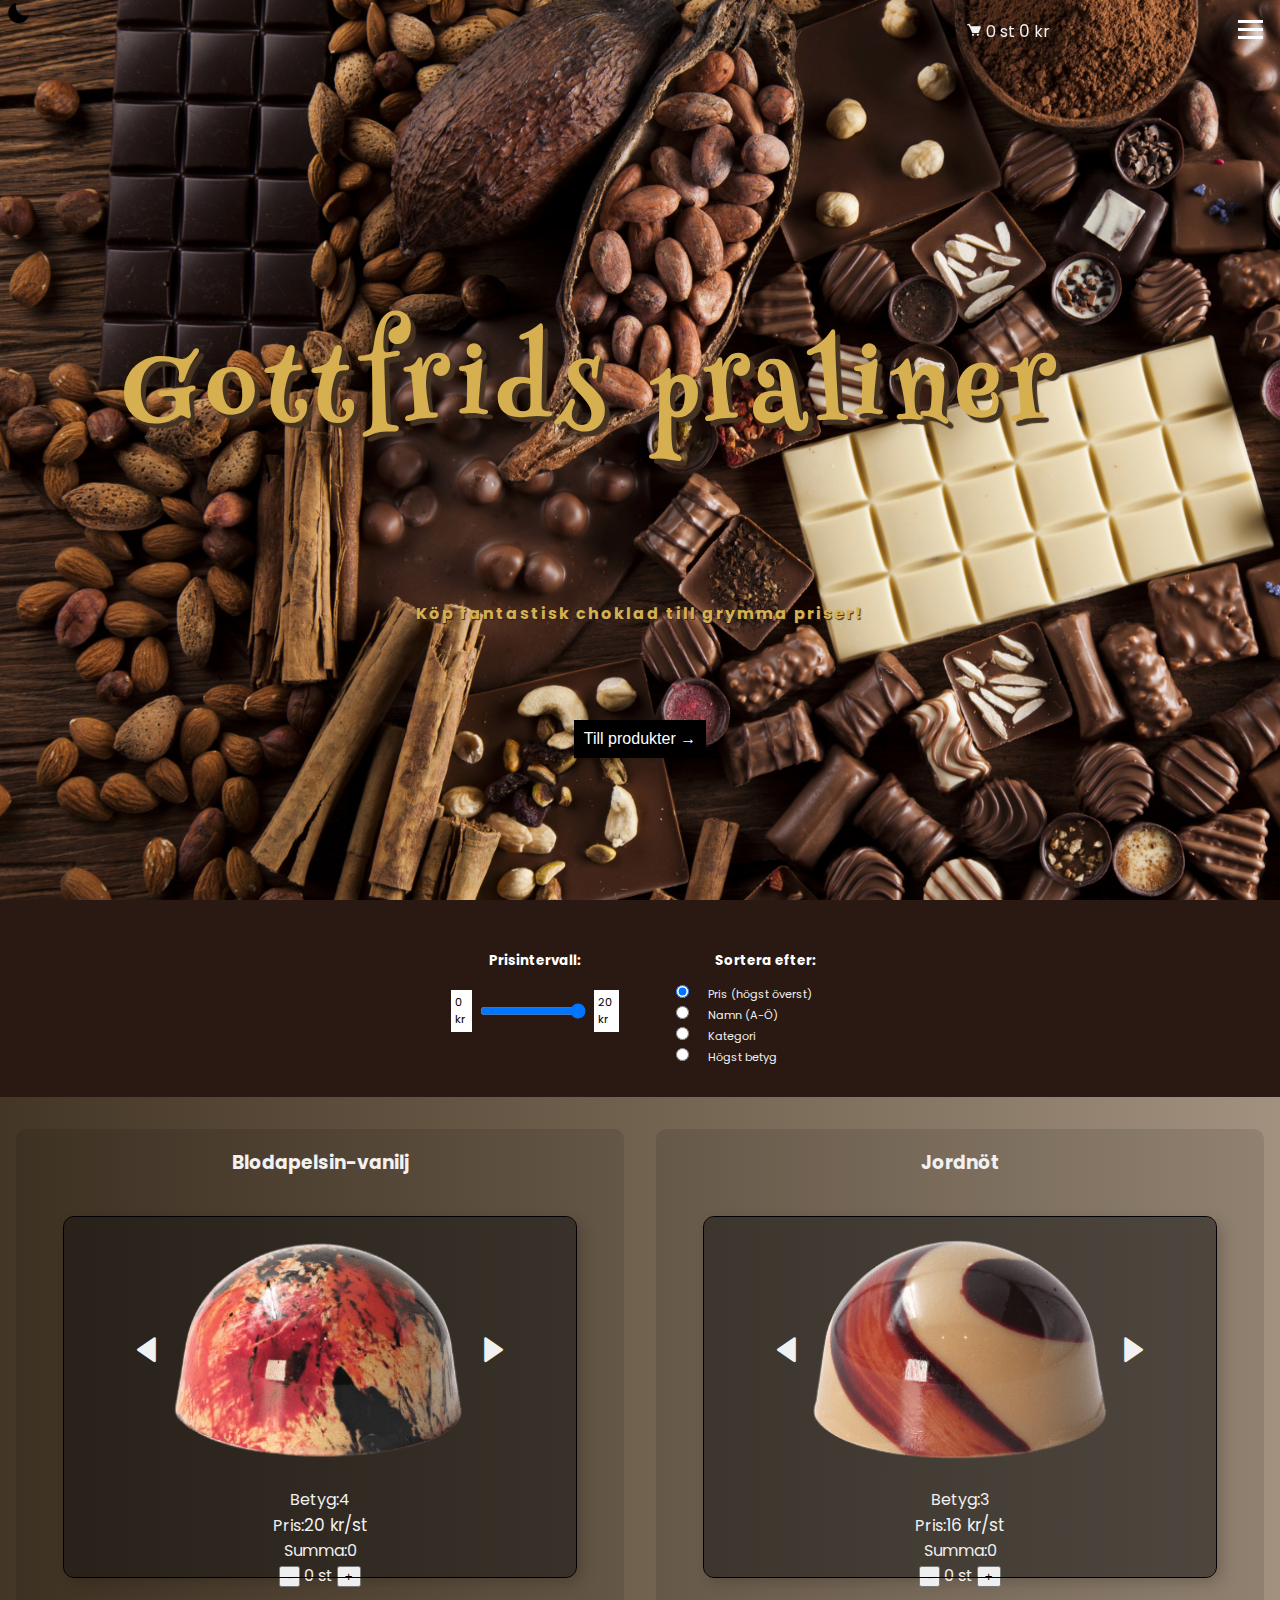
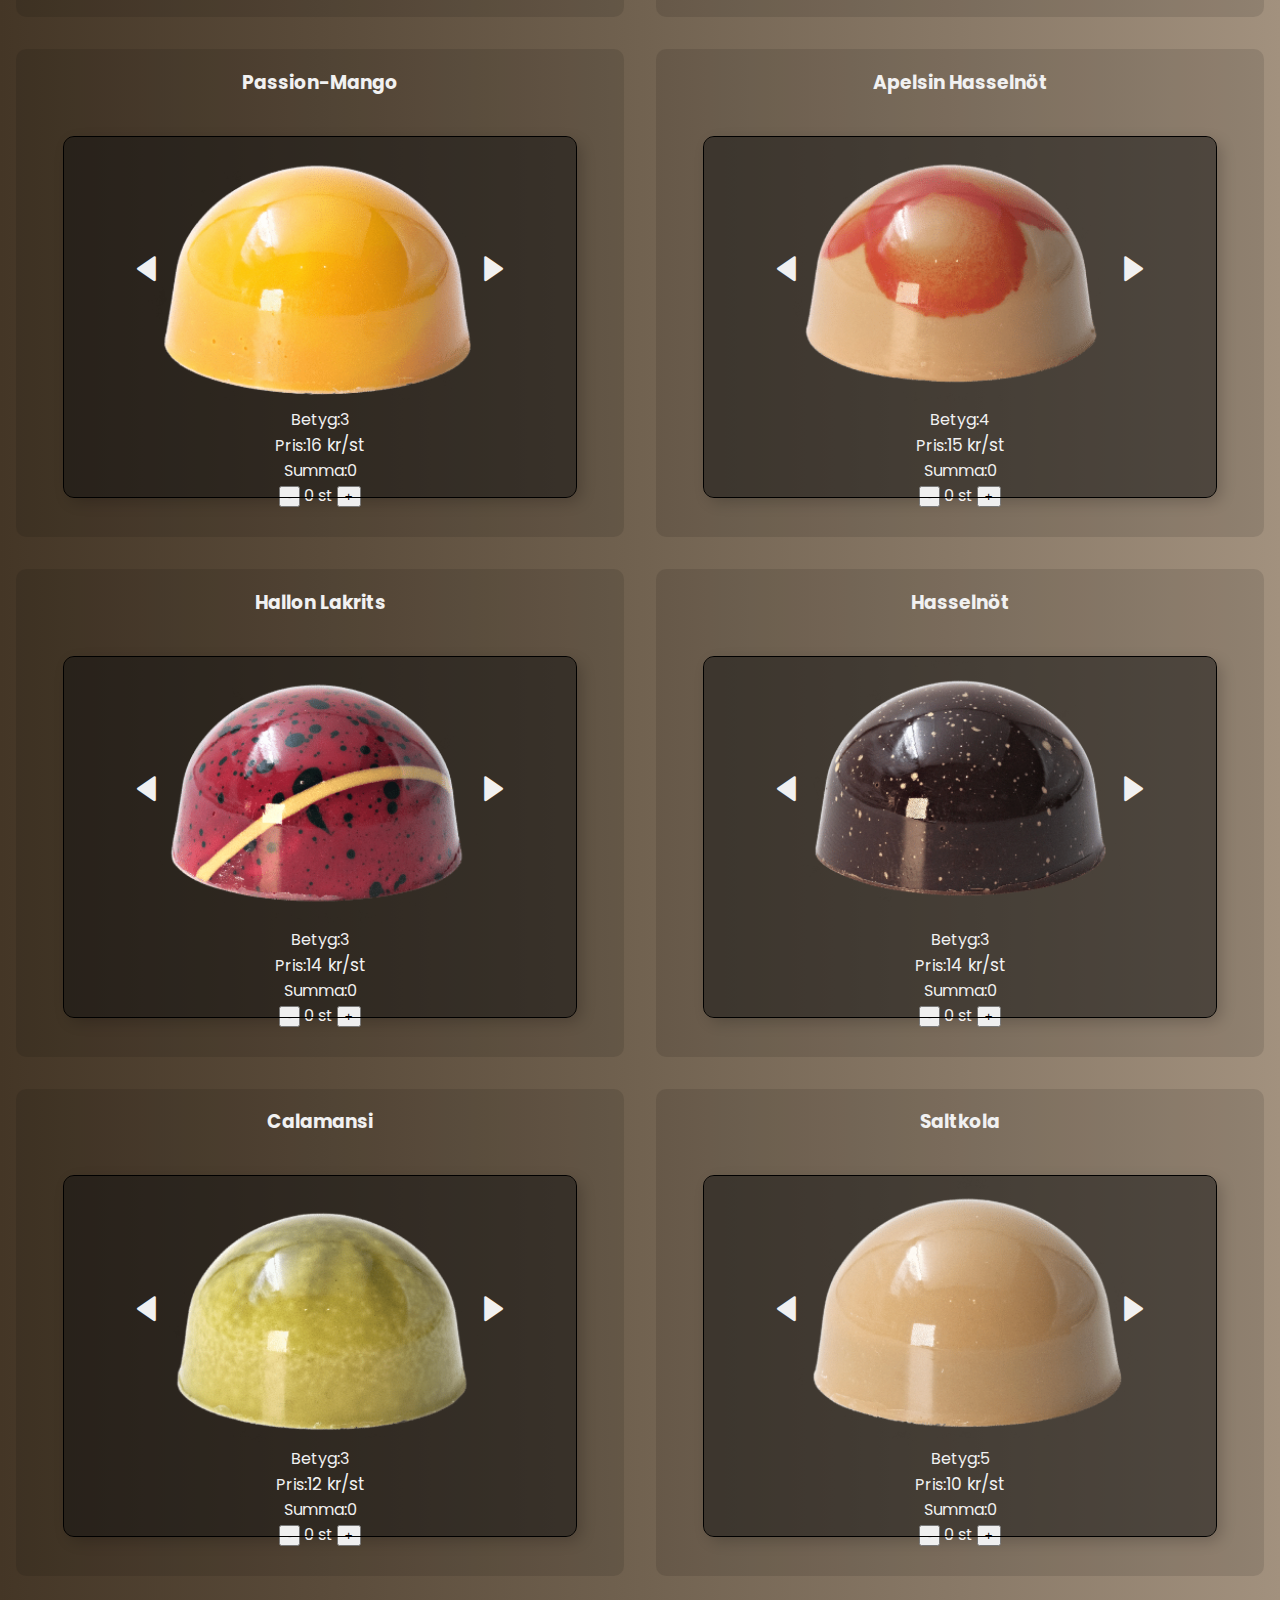
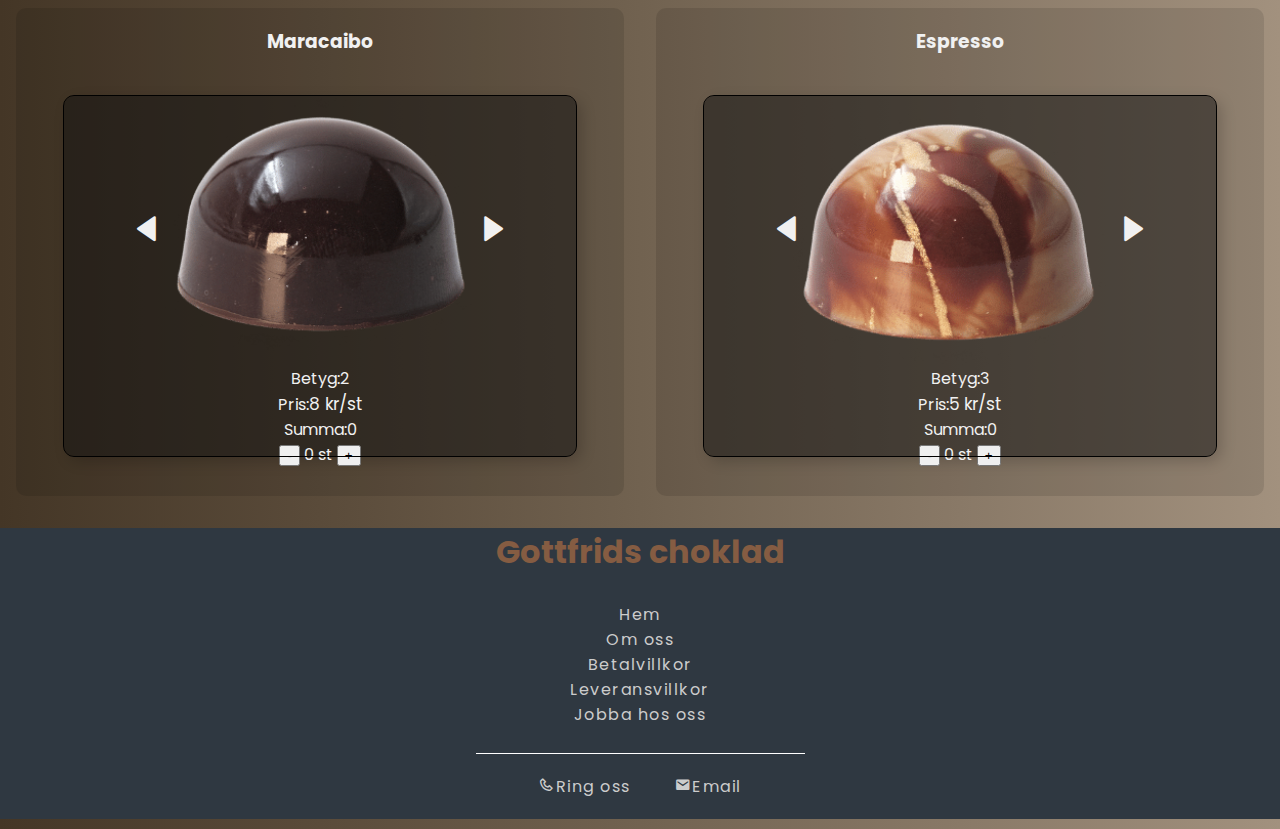
==== commit f1282abc: "ändrade header" ====
--- a/index.html
+++ b/index.html
@@ -19,16 +19,15 @@
   <header>
     <button id="dark-mode" class="moon"><i class='bx bxs-moon'></i></button>
     <button id="light-mode" class="sun hide"><i class='bx bxs-sun'></i></button> 
-    <h1 class="header-logo">Gottfrids praliner</h1>
-    <section class="menu-container">
-      <button class="button-cart" onClick="toggleMenu()">
-        <a href="#shopping-cart">
-          <i class="bx bxs-cart"></i>
+    <nav class="menu-container">
+      <button class="button-cart" onClick="toggleMenu()"></button> 
+       <a href="#shopping-cart">
+        <i class="bx bxs-cart"></i>
         <span id="cartTotal" class="amount">0</span> st
         <span id="cartSum" class="price">0</span> kr
-        </a>
-      </button>
-    </section>
+      </a>
+    </nav>
+    <h1 class="header-logo">Gottfrids praliner</h1>
       <nav class="navbar">
         <ul class="nav-menu">
           <li class="nav-item">
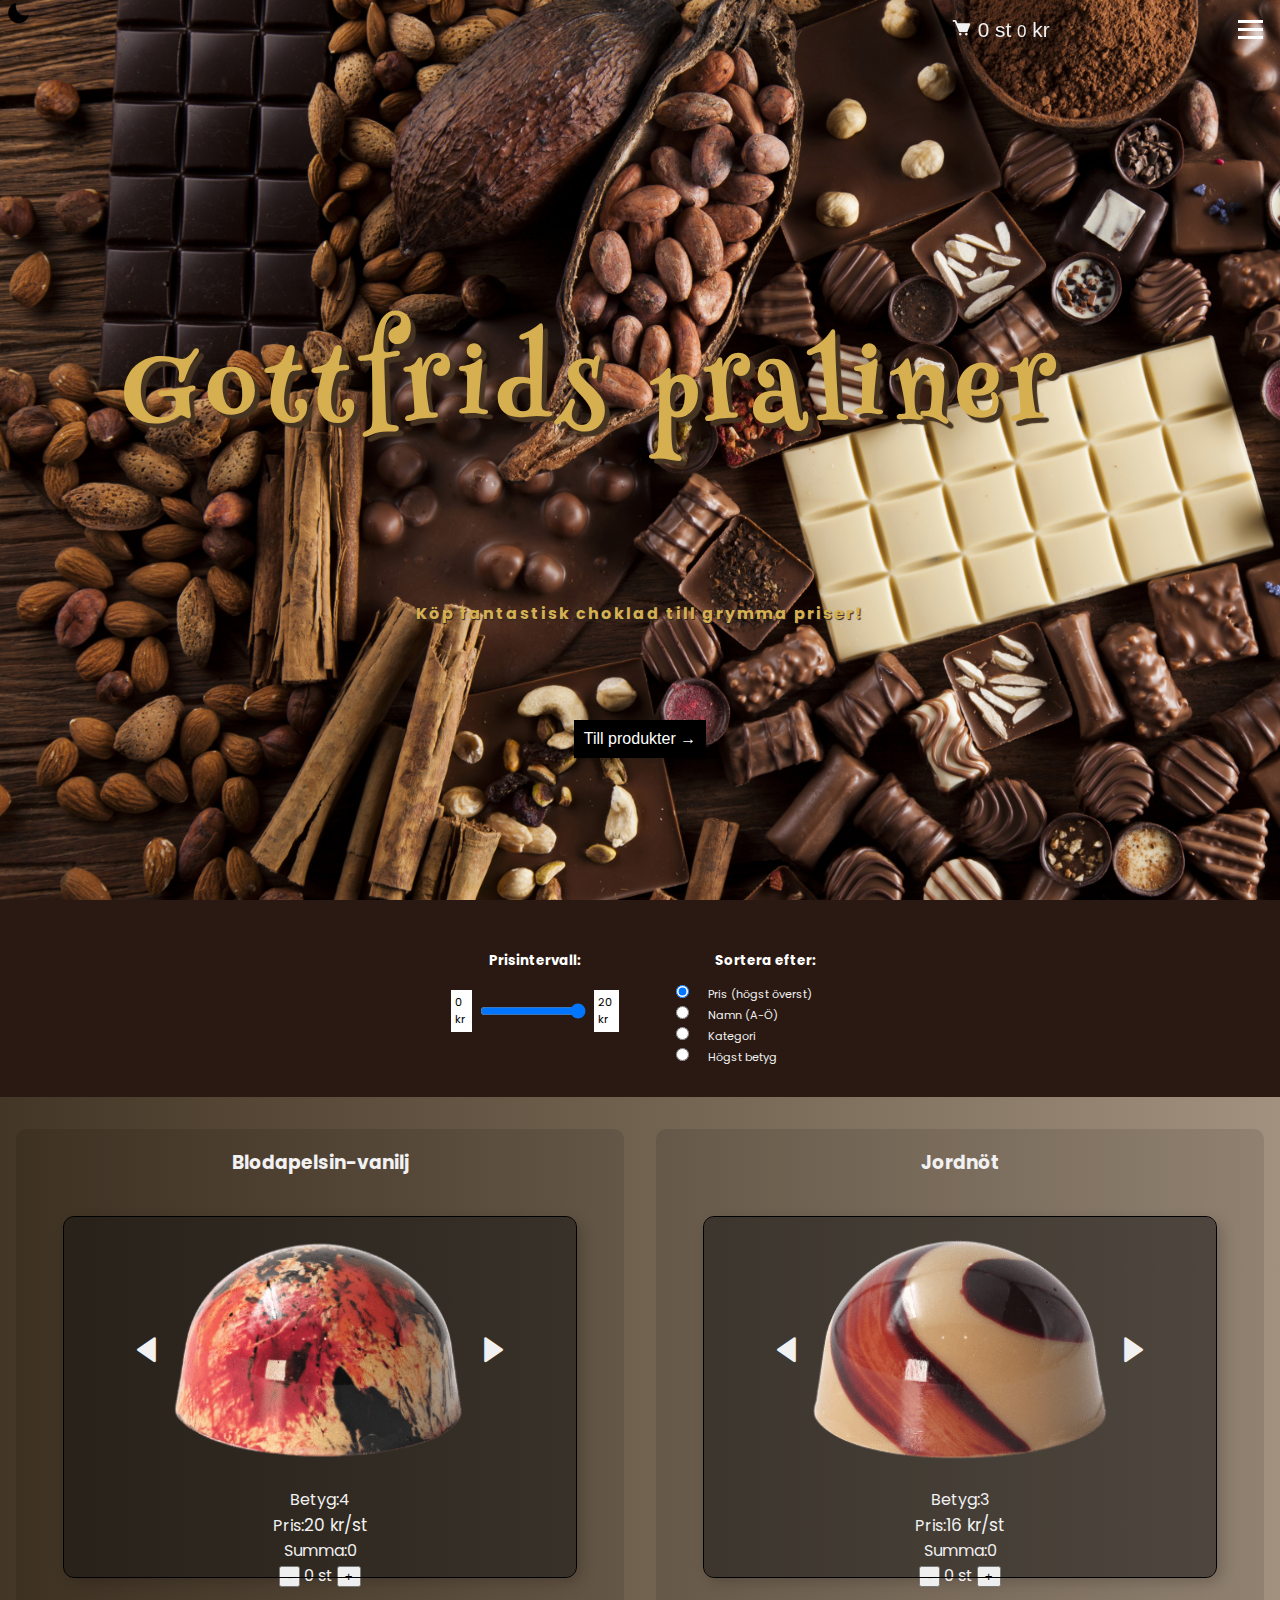
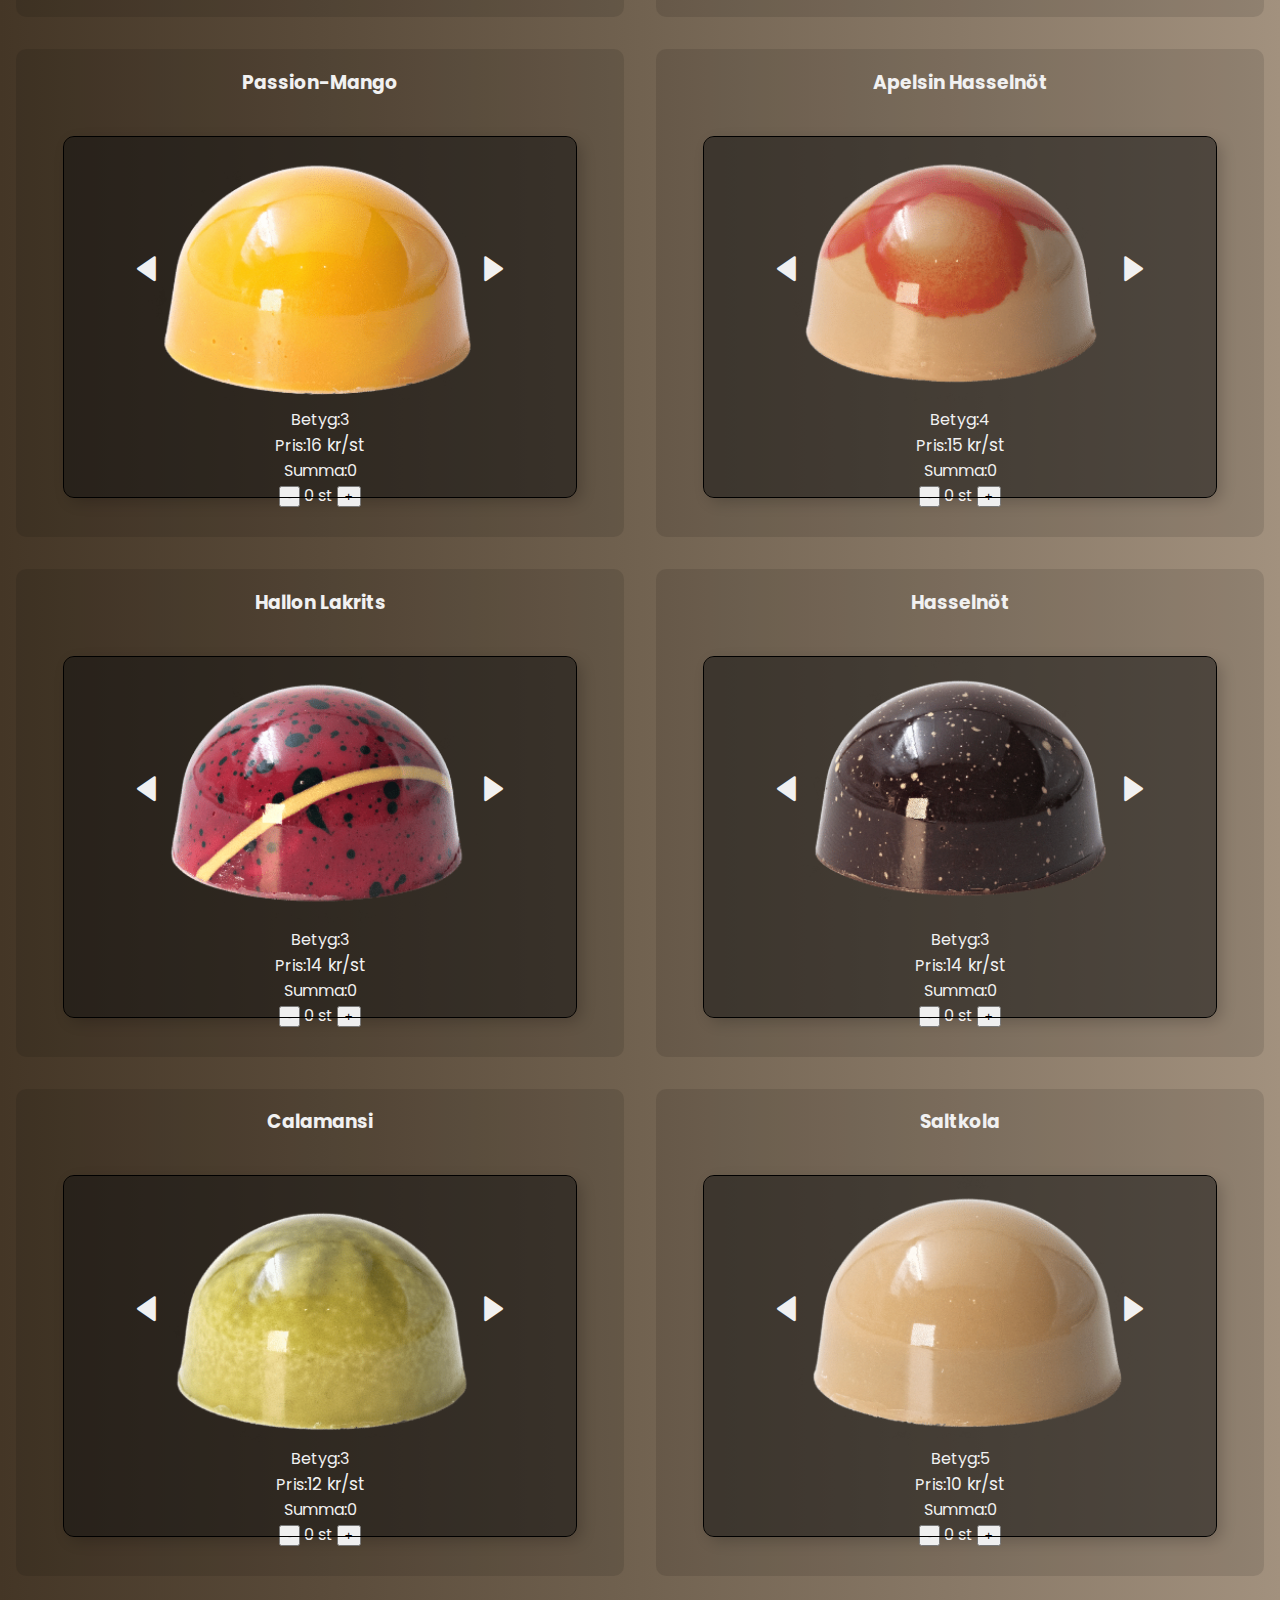
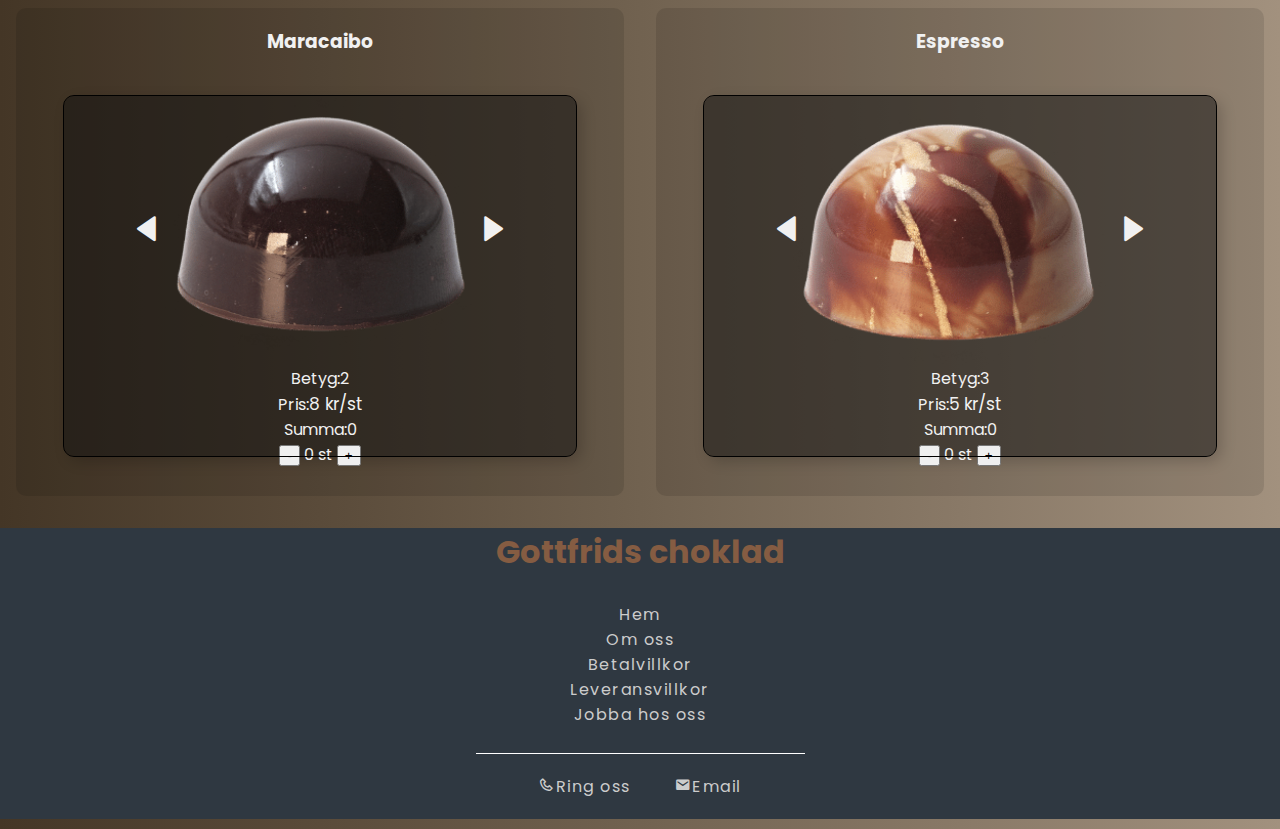
==== commit c38f8728: "fixat intendering" ====
--- a/index.html
+++ b/index.html
@@ -1,221 +1,210 @@
 <!DOCTYPE html>
 <html lang="sv">
 <head>
-    <meta charset="UTF-8">
-    <meta http-equiv="X-UA-Compatible" content="IE=edge">
-    <meta name="viewport" content="width=device-width, initial-scale=1.0">
-    <link rel="stylesheet" href="css/style.css">
-            <!------------------- FONTS ------------------->
-        <link rel="preconnect" href="https://fonts.googleapis.com"><link rel="preconnect" href="https://fonts.gstatic.com" crossorigin><link href="https://fonts.googleapis.com/css2?family=Henny+Penny&display=swap" rel="stylesheet">
-        <link rel="preconnect" href="https://fonts.googleapis.com"><link rel="preconnect" href="https://fonts.gstatic.com" crossorigin><link href="https://fonts.googleapis.com/css2?family=Poppins:wght@200;300&display=swap" rel="stylesheet">
+  <meta charset="UTF-8">
+  <meta http-equiv="X-UA-Compatible" content="IE=edge">
+  <meta name="viewport" content="width=device-width, initial-scale=1.0">
+  <link rel="stylesheet" href="css/style.css">
+            
+  <link rel="preconnect" href="https://fonts.googleapis.com"><link rel="preconnect" href="https://fonts.gstatic.com" crossorigin><link href="https://fonts.googleapis.com/css2?family=Henny+Penny&display=swap" rel="stylesheet">
+  <link rel="preconnect" href="https://fonts.googleapis.com"><link rel="preconnect" href="https://fonts.gstatic.com" crossorigin><link href="https://fonts.googleapis.com/css2?family=Poppins:wght@200;300&display=swap" rel="stylesheet">
     
     
-    
-        <!--------------------------------------------->
-    <link href='https://unpkg.com/boxicons@2.1.4/css/boxicons.min.css' rel='stylesheet'>
-    <title>Gottfrids choklad</title>
-  </head>
-  <body>
+  <link href='https://unpkg.com/boxicons@2.1.4/css/boxicons.min.css' rel='stylesheet'>
+  <title>Gottfrids choklad</title>
+</head>
+
+<body>
   <header>
     <button id="dark-mode" class="moon"><i class='bx bxs-moon'></i></button>
     <button id="light-mode" class="sun hide"><i class='bx bxs-sun'></i></button> 
     <nav class="menu-container">
-      <button class="button-cart" onClick="toggleMenu()"></button> 
-       <a href="#shopping-cart">
+      <button class="button-cart" onClick="toggleMenu()">
+      <a href="#shopping-cart">
         <i class="bx bxs-cart"></i>
         <span id="cartTotal" class="amount">0</span> st
         <span id="cartSum" class="price">0</span> kr
-      </a>
+      </a></button> 
     </nav>
     <h1 class="header-logo">Gottfrids praliner</h1>
-      <nav class="navbar">
-        <ul class="nav-menu">
-          <li class="nav-item">
-            <a href="#second-page" class="nav-link">Produkter</a>
-          </li>
-          <li class="nav-item">
-            <a href="#shopping-cart" class="nav-link">Kassa</a>
-          </li>
-          <li class="nav-item">
-            <a href="#contact" class="nav-link">Kontakt</a>
-          </li>
-        </ul>
-        <button class="hamburger" aria-label="meny">
-          <span class="bar"></span>
-          <span class="bar"></span>
-          <span class="bar"></span>
-        </button>
-       </nav>
-    </header>
+    <nav class="navbar">
+      <ul class="nav-menu">
+        <li class="nav-item">
+          <a href="#second-page" class="nav-link">Produkter</a>
+        </li>
+        <li class="nav-item">
+          <a href="#shopping-cart" class="nav-link">Kassa</a>
+        </li>
+        <li class="nav-item">
+          <a href="#contact" class="nav-link">Kontakt</a>
+        </li>
+      </ul>
+      <button class="hamburger" aria-label="meny">
+        <span class="bar"></span>
+        <span class="bar"></span>
+        <span class="bar"></span>
+      </button>
+    </nav>
+  </header>
 
-    <section class="fullpage-one">
-      <p>Köp fantastisk choklad till grymma priser!</p>
-      <a href="#second-page">
-        <button class="scroll-down">Till produkter &#8594;</button>
-      </a>
-    </section>
-
-    <section class="fullpage-two" id="second-page">
-      <div class="sorting-container">
-
-        <section class="sorting-first-section">
-          <h2><label for="price-range">Prisintervall:</label></h2>
-          <div class="pricerange-container">
-            <span>0 kr</span> 
-            <input type="range" name="price-range" id="priceRangeElement" min="0" max="20" value="20">
-            <span id="currentPriceRange">20 kr</span>
-          </div>
-
-        </section>
-
-        <section class="sorting-second-section">
-          <h2>Sortera efter:</h2>
-          <ul class="categories">
-            <li class="sort-option">
-              <label>
-                <input type="radio" name="sort-option-btn" id="priceRadioBtn" checked=""> 
-                Pris (högst överst)
-              </label>
-            </li>
-            <li class="sort-option">
-              <label>
-                <input type="radio" name="sort-option-btn" id="nameRadioBtn"> 
+  <section class="fullpage-one">
+    <p>Köp fantastisk choklad till grymma priser!</p>
+    <a href="#second-page">
+      <button class="scroll-down">Till produkter &#8594;</button>
+    </a>
+  </section>
+  <section class="fullpage-two" id="second-page">
+    <div class="sorting-container">
+      <section class="sorting-first-section">
+        <h2><label for="priceRangeElement">Prisintervall:</label></h2>
+        <div class="pricerange-container">
+          <span>0 kr</span> 
+          <input type="range" name="price-range" id="priceRangeElement" min="0" max="20" value="20">
+          <span id="currentPriceRange">20 kr</span>
+        </div>
+      </section>
+      <section class="sorting-second-section">
+        <h2>Sortera efter:</h2>
+        <ul class="categories">
+          <li class="sort-option">
+            <label>
+            <input type="radio" name="sort-option-btn" id="priceRadioBtn" checked=""> 
+              Pris (högst överst)
+            </label>
+          </li>
+          <li class="sort-option">
+            <label>
+              <input type="radio" name="sort-option-btn" id="nameRadioBtn"> 
                 Namn (A-Ö)
-              </label>
-            </li>
-            <li class="sort-option">
-              <label>
-                <input type="radio" name="sort-option-btn" id="categoryRadioBtn"> 
-                Kategori
-              </label>
-            </li>
-            <li class="sort-option">
-              <label>
+            </label>
+          </li>
+          <li class="sort-option">
+            <label>
+              <input type="radio" name="sort-option-btn" id="categoryRadioBtn"> 
+              Kategori
+            </label>
+          </li>
+          <li class="sort-option">
+            <label>
               <input type="radio" name="sort-option-btn" id="ratingRadioBtn"> 
               Högst betyg
             </label>
-            </li>
-          </ul>
-        </section>
-
-      </div>
-      
-      <div id="chocolate-container" class="pralinGrid"></div>
-    </section>
-
-    <section class="cart-container hidden" id="cartContainer">
-      <p class="close" onClick="toggleMenu()">X</p>
-      <fieldset>
-        <legend>Information!</legend>
+          </li>
+        </ul>
+      </section>
+    </div>
+    <div id="chocolate-container" class="pralinGrid"></div>
+  </section>
+  <section class="cart-container hidden" id="cartContainer">
+    <p class="close" onClick="toggleMenu()">X</p>
+    <fieldset>
+      <legend>Information!</legend>
       <section class="accordion">
         <section class="accordion-item">
           <h2 class="accordion-title" id="shopping-cart">Översikt</h2>
-            <fieldset>
-              <legend>Kundkorgsöversikt</legend>
-          <section id="cart" class="cart-text"></section>
-          <section id="cartPris" class="cart-text"></section>
-          <section id="updatePrice"></section>
-          <br>
-          <input type="text" placeholder="Rabattkod" class="discountCode">
-          <br>
-          <button class="discountButton">Använd rabattkod</button>
-          <br>
-          <button id="emptyCart">Töm varukorgen</button>
+          <fieldset>
+            <legend>Kundkorgsöversikt</legend>
+            <section id="cart" class="cart-text"></section>
+            <section id="cartPris" class="cart-text"></section>
+            <section id="updatePrice"></section>
+            <br>
+            <input type="text" placeholder="Rabattkod" class="discountCode">
+            <br>
+            <button class="discountButton">Använd rabattkod</button>
+            <br>
+            <button id="emptyCart">Töm varukorgen</button>
+          </fieldset>
         </section>
-      
         <section class="accordion-item">
           <h2 class="accordion-title">Info</h2>
           <section class="info-container">
             <fieldset class="order-container">
               <legend>BESTÄLLNINGSFORMULÄR</legend>
               <section>
-              <form id="formList">
-                <label for="firstname">Förnamn:</label>
-                <input type="text" name="firstname" id="fnamn"/><br>
-                <label for="lastname">Efternamn:</label>
-                <input type="text" name="lastname" id="enamn"/><br>
-                <label for="address">Adress:</label>
-                <input type="text" name="address" id="adress"/><br>
-                <label for="zipcode">Postnummer:</label>
-                <input type="number" name="zipcode" id="pnummer"/><br>
-                <label for="city">Postort:</label>
-                <input type="text" name="city" id="port" /><br/>
-                <label for="portnumber">ev. Portkod:</label>
-                <input type="number" name="portnumber" id="pkod"/><br>
-                <label for="phone">Telefonnummer:</label>
-                <input type="number" name="phone" id="telefon"/><br>
-                <label for="email">E-mail:</label>
-                <input type="email" name="email" id="email"/><br><br>
- 
-              </form>
+                <form id="formList">
+                  <label for="firstname">Förnamn:</label>
+                  <input type="text" name="firstname" id="fnamn"><br>
+                  <label for="lastname">Efternamn:</label>
+                  <input type="text" name="lastname" id="enamn"><br>
+                  <label for="address">Adress:</label>
+                  <input type="text" name="address" id="adress"><br>
+                  <label for="zipcode">Postnummer:</label>
+                  <input type="number" name="zipcode" id="pnummer"><br>
+                  <label for="city">Postort:</label>
+                  <input type="text" name="city" id="port"><br>
+                  <label for="portnumber">ev. Portkod:</label>
+                  <input type="number" name="portnumber" id="pkod"><br>
+                  <label for="phone">Telefonnummer:</label>
+                  <input type="number" name="phone" id="telefon"><br>
+                  <label for="email">E-mail:</label>
+                  <input type="email" name="email" id="email"><br><br>
+                </form>
               </section>
               <br><br>
-      
-              <label>
+              <label for="card-radio">
                 <input
                   type="radio"
                   name="payment_method"
                   value="card"
                   class="payment"
                   id="card-radio"
-                />
+                >
                 Kort
               </label>
-              <label for="">
+              <label for="invoice-radio">
                 <input
                   type="radio"
                   name="payment_method"
                   value="invoice"
                   class="payment"
                   id="invoice-radio"
-                />
+                >
                 Faktura
               </label>
               <div class="radio-content"></div> 
-
-              <input type="checkbox" id="approval" name="approval" />
+              <input type="checkbox" id="approval" name="approval">
               <label for="approval"
                 >Godkännande av behandling av personuppgifter</label
-              ><br />
-      
+              ><br>
               <input
                 type="checkbox"
                 id="newsletter"
                 name="newsletter"
                 checked
-              />
-              <label for="newsletter">Nyhetsbrev</label><br /><br />
+              >
+              <label for="newsletter">Nyhetsbrev</label><br><br>
               <!--Rensa formuläret när du klickar på knappen -->
-              <input type="button" onclick="resetInput()" value="Ta bort allt" />
+              <input type="button" onclick="resetInput()" value="Ta bort allt">
               <!--Bekräftar beställning när du klickar på knappen -->
-              <input type="submit" value="submit" id="submit" />
+              <input type="submit" value="submit" id="submit">
             </fieldset>
           </section>
         </section>
-      </fieldset> 
+      </section>
+    </fieldset> 
+  </section>
+
+  <footer>
+    <section class="profile">
+      <span>Gottfrids choklad</span>
+        <ul class="service">
+          <li><a href="#">Hem</a></li>
+          <li><a href="#">Om oss</a></li>
+          <li><a href="#">Betalvillkor</a></li> 
+          <li><a href="#">Leveransvillkor</a></li> 
+          <li><a href="#">Jobba hos oss</a></li>  
+        </ul>
+      <section class="contact">
+        <a href="#"><i class='bx bx-phone'></i>Ring oss</a>
+        <a href="#"><i class='bx bxs-envelope'></i>Email</a>
+      </section>
     </section>
-
-    <footer>
-        <section class="profile">
-          <span>Gottfrids choklad</span>
-            <ul class="service">
-              <li><a href="#">Hem</a></li>
-              <li><a href="#">Om oss</a></li>
-              <li><a href="#">Betalvillkor</a></li> 
-              <li><a href="#">Leveransvillkor</a></li> 
-              <li><a href="#">Jobba hos oss</a></li>  
-            </ul>
-          <section class="contact">
-            <a href="#"><i class='bx bx-phone'></i>Ring oss</a>
-            <a href="#"><i class='bx bxs-envelope'></i>Email</a>
-          </section>
-        </section>
-    </footer>
+  </footer>
   
-    <script src="js/max.js"></script>
-    <script src="js/abdu.js"></script>
-    <script src="js/jenny.js"></script>
-    <script src="js/younes.js"></script>
-    <script src="js/script.js"></script>
+  <script src="js/max.js"></script>
+  <script src="js/abdu.js"></script>
+  <script src="js/jenny.js"></script>
+  <script src="js/younes.js"></script>
+  <script src="js/script.js"></script>
 </body>
 </html>
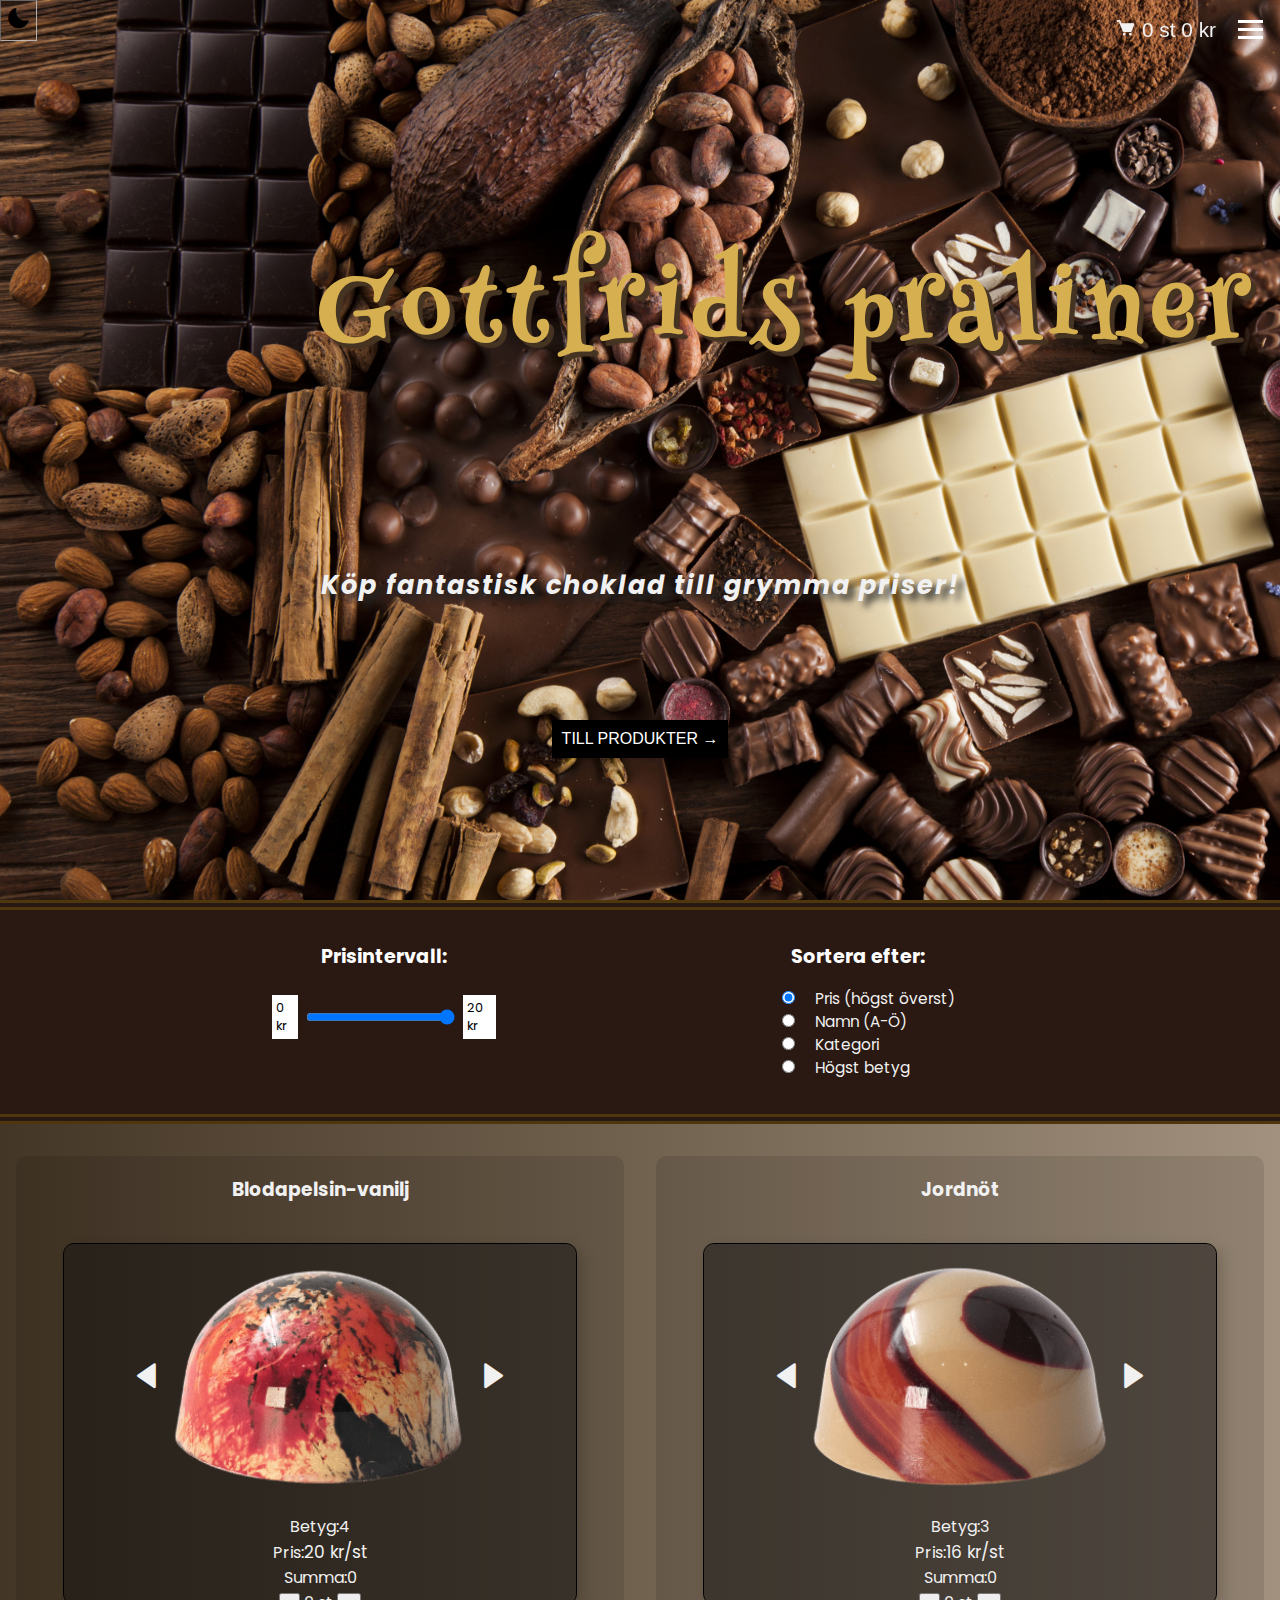
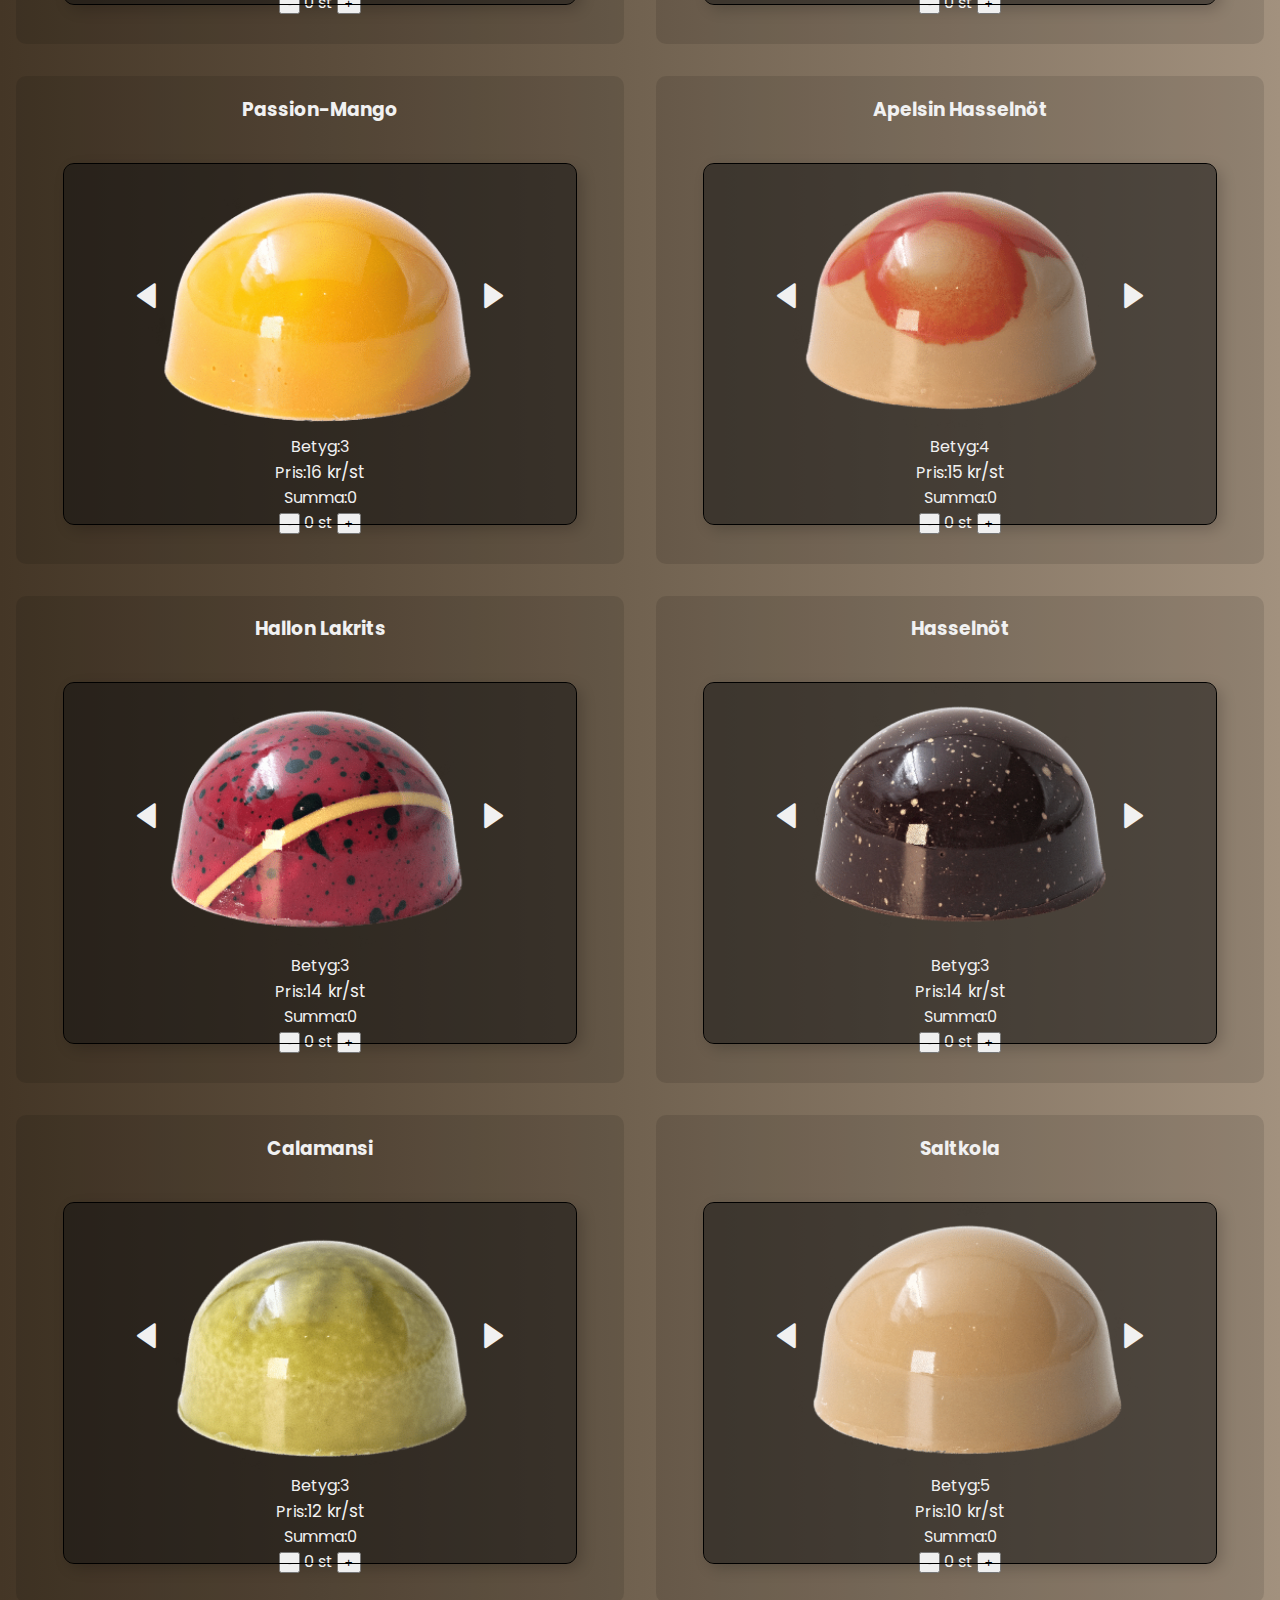
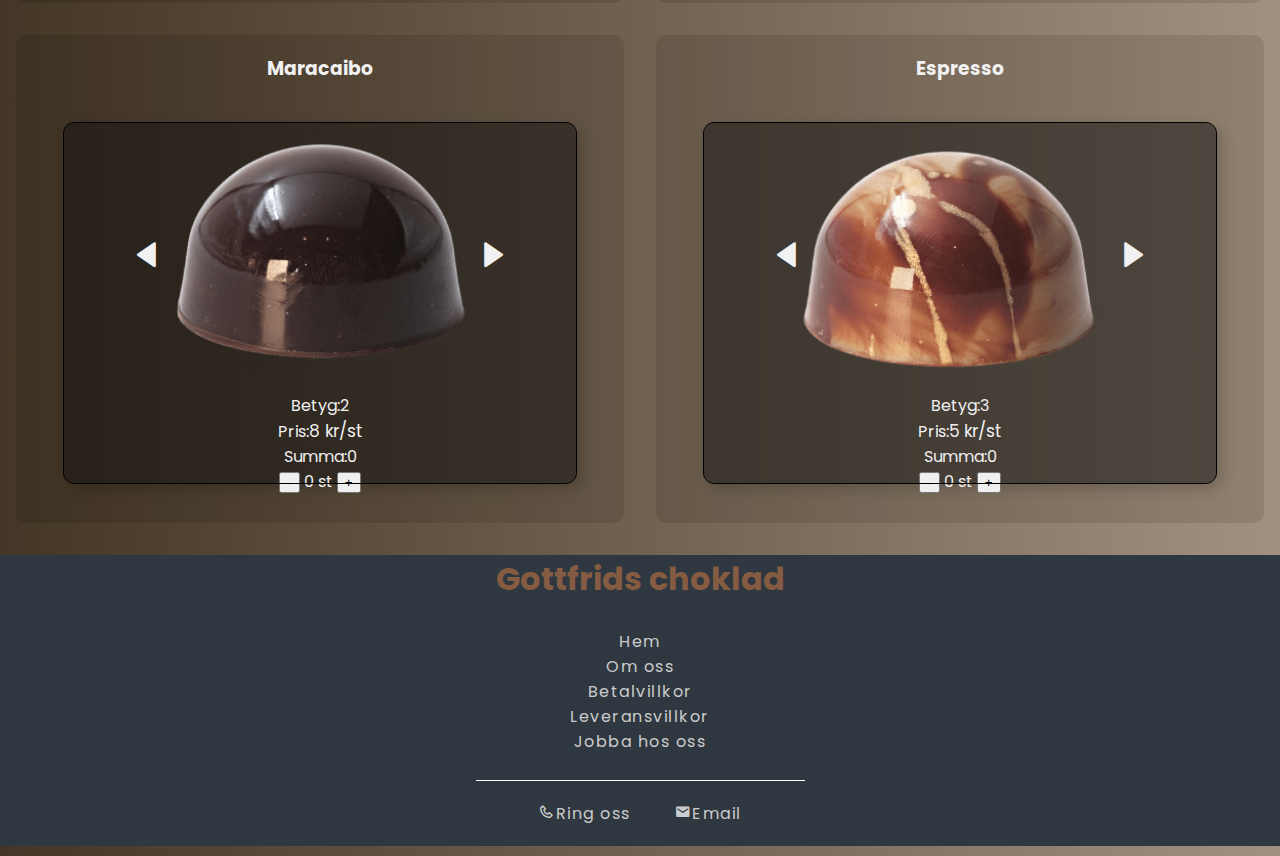
==== commit 0934deb6: "la till arial label på knapparna" ====
--- a/index.html
+++ b/index.html
@@ -16,8 +16,8 @@
 
 <body>
   <header>
-    <button id="dark-mode" class="moon"><i class='bx bxs-moon'></i></button>
-    <button id="light-mode" class="sun hide"><i class='bx bxs-sun'></i></button> 
+    <button id="dark-mode" class="moon" aria-label="themeToggle"><i class='bx bxs-moon'></i></button>
+    <button id="light-mode" class="sun hide" aria-label="themeToggle"><i class='bx bxs-sun'></i></button> 
     <nav class="menu-container">
       <button class="button-cart" onClick="toggleMenu()">
       <a href="#shopping-cart">
--- a/css/style.css
+++ b/css/style.css
@@ -1 +1 @@
-*,*::before,*::after{box-sizing:border-box}html{scroll-behavior:smooth}body{min-height:100vh;color:#f1f1f1;margin:0;padding:0;transition:background .3s linear;background-color:var(--primary-color);font-family:"Courier New",Courier,monospace}:root{--primary-color:rgb(107, 51, 6);--rounded-corners: 10px}.dark_mode{--primary-color:rgb(43, 43, 43)}.show{display:block}.hide{display:none}body{max-width:100%;background-image:linear-gradient(to right, #443626, #5a4b3a, #716250, #897967, #a2917e);font-family:"Poppins",sans-serif;margin:0}header{position:absolute;top:0;left:0;max-width:100%}.moon{background-color:rgba(0,0,0,0);border:none;font-size:25px}.sun{border:none;background-color:rgba(0,0,0,0);color:#fff;font-size:25px}.header-logo{max-width:100%;font-family:"Henny Penny","Times New Roman",Times,serif;font-size:3rem;margin:10px;text-align:center;text-shadow:5px 5px 1px #463423;letter-spacing:10px;position:relative;top:100px;color:#d6b050}.menu-container{position:relative;top:-30vh;z-index:1;float:right;width:25vh;border:3px solid #000;background-color:red}.menu-container a{color:#f1f1f1;position:fixed;top:2vh;right:18vw;text-decoration:none}.menu-container a:hover{color:red}.button-cart{font-size:1.3em;border:none}.navbar{display:flex;justify-content:space-between;align-items:center;padding:0 24px}.nav-menu{position:fixed;display:none;top:50px;gap:0;flex-direction:column;background-color:rgba(0,0,0,0);width:100%;text-align:center;transition:.7s;font-size:30px}.nav-menu.active{left:0;display:block;background-color:rgba(0,0,0,.6);height:30vh}.nav-item{list-style:none;margin:16px}.nav-link{text-decoration:none;color:#fff;transition:.7s ease;display:flex;flex-direction:column}.nav-link:hover{color:#0f70d0;text-transform:uppercase;background-color:#f1edea}.hamburger{cursor:pointer;position:fixed;right:.8em;border:none;top:1.5vh;background-color:rgba(0,0,0,0);z-index:2}.bar{display:block;width:25px;height:3px;margin:5px auto;transition:all .3s ease-in-out;background-color:#fff}.hamburger.active .bar:nth-child(2){opacity:0}.hamburger.active .bar:nth-child(1){transform:translateY(8px) rotate(45deg)}.hamburger.active .bar:nth-child(3){transform:translateY(-8px) rotate(-45deg)}.fullpage-one{min-height:100vh;display:flex;flex-direction:column;align-items:center;justify-content:flex-start;background-image:url("/bilder/choklad.png");background-repeat:no-repeat;background-size:cover}.fullpage-one p{font-size:1em;text-align:center;position:absolute;top:65vh;color:#d6b050;font-weight:bold;text-shadow:1px 1px 1px #272727;letter-spacing:2px}.scroll-down{font-size:1rem;opacity:1;padding:10px;margin:1px;border:none;box-shadow:none;margin-top:80vh;background-color:#000;color:#fff;cursor:pointer}.scroll-down:hover{opacity:1}.scroll-down:active{box-shadow:0px 0px 0px 0px;top:5px;left:5px}.fullpage-two{display:flex;justify-content:center;flex-direction:column}.fullpage-two .sorting-container{padding-top:2.5rem;display:flex;justify-content:center;border:none;background-color:#291912}.fullpage-two .sorting-container h2{font-size:1.2em;text-align:right;color:#fff}.fullpage-two .sorting-first-section{font-size:.7em;width:200px;padding:0;margin-right:30px;margin-left:20px;margin-bottom:10px;border:none}.fullpage-two .sorting-first-section h2{text-align:center}.fullpage-two .sorting-first-section .pricerange-container{padding:.5rem 1rem;display:flex;align-items:center;width:100%}.fullpage-two .sorting-first-section .pricerange-container span{padding:.25rem;width:-webkit-max-content;width:-moz-max-content;width:max-content;background-color:#fff;color:#000}.fullpage-two .sorting-first-section .pricerange-container input[type=range]{width:14vw;min-width:100px;margin:0 .5rem}.fullpage-two .sorting-second-section{font-size:.7em;width:200px;border:none;margin-bottom:20px}.fullpage-two .sorting-second-section h2{text-align:center}.fullpage-two .sorting-second-section .categories{text-align:left;margin-left:-3em}.fullpage-two .sorting-second-section ul.categories{margin-top:0;list-style:none}.fullpage-two .sorting-second-section li.filter-option{margin-right:.5rem;padding:.25rem .5rem}.fullpage-two .sorting-second-section li.filter-option:hover{color:#5e3215}.fullpage-two .sorting-second-section label:hover{cursor:pointer}.fullpage-two .sorting-second-section input[type=radio]{width:auto;margin-right:1rem}.fullpage-two .sorting-second-section input[type=radio]:hover{cursor:pointer}.fullpage-two .pralinGrid{padding:2rem 1rem;display:grid;grid-template-columns:1fr;gap:1rem}.fullpage-two .pralin{background-color:rgba(0,0,0,.1);align-items:center;justify-content:center;text-align:center;border-radius:var(--rounded-corners)}.fullpage-two .images{max-height:40vh;max-width:40vw;background:rgba(16,15,15,.5);outline:1px solid #000;margin-inline:auto;padding-bottom:30px;margin-block:40px;position:relative;aspect-ratio:16/9;box-shadow:5px 5px 15px rgba(0,0,0,.2);border-radius:var(--rounded-corners)}.fullpage-two .imgContainer{top:0;left:0;width:100%;display:flex;position:relative;justify-content:center;align-items:center;height:30vh}.fullpage-two .imgContainer img{width:100%;height:100%;-o-object-fit:cover;object-fit:cover;position:absolute;top:0;left:0;transition:opacity 1s ease}.fullpage-two .img2{opacity:0}.fullpage-two .arrows{position:absolute}.fullpage-two .left{position:relative;left:-3em;font-size:30px;color:#f1f1f1}.fullpage-two .right{position:relative;left:3em;font-size:30px;color:#f1f1f1}.fullpage-two .left:hover{background-color:#b9b6b6;color:#6d0404;opacity:70%}.fullpage-two .right:hover{background-color:#b9b6b6;color:#6d0404;opacity:70%}.filter-btn{float:right;background-color:#000;margin:auto;color:#fff;font-size:.5rem;padding:1%;cursor:pointer;opacity:.9;letter-spacing:2px;text-decoration:none;border:3px solid;box-shadow:1px 1px 0px 0px,2px 2px 0px 0px,3px 3px 0px 0px,4px 4px 0px 0px,5px 5px 0px 0px;touch-action:manipulation;transition:all .02s ease-in-out}.filter-btn:hover{opacity:1}.filter-btn:active{box-shadow:0px 0px 0px 0px;top:5px;left:5px}.kundkorg{width:100%;height:85%;background-color:#fff;border-radius:20px;box-shadow:0px 25px 40px rgba(22,135,217,.2)}.top-section{margin:auto;width:90%;height:15%;display:flex;justify-content:space-between;align-items:center}.top-section h3{font-size:20px;font-family:‘Open Sans’;font-weight:700;color:#2f3841}.top-section h5{font-size:14px;font-family:‘Open Sans’;font-weight:600;color:#e44c4c;cursor:pointer;border-bottom:1px solid #e44c4c}.cart-container{background-color:#5c5959;position:relative;top:0%;left:50%;transform:translate(-50%, -50%);width:90%;box-shadow:5px 5px 28px 2px rgba(0,0,0,.36);-webkit-box-shadow:5px 5px 28px 2px rgba(0,0,0,.36);-moz-box-shadow:5px 5px 28px 2px rgba(0,0,0,.36);padding:1rem;display:flex;flex-direction:column;justify-content:center;align-items:center}.cart-container p{cursor:pointer}.cart-container h1{position:absolute;top:2%;left:3%}.close{position:absolute;top:2%;right:3%}.hidden{display:none}.accordion{left:0}.accordion-item{border-radius:10px;padding:20px;margin-bottom:20px;background-color:#d7d1d1;color:#000}.accordion-title{display:flex;align-items:center;cursor:pointer;color:#000;background-color:#b9b6b6;opacity:70%}.accordion-title::after{content:"+";font-size:20px;margin-left:auto}.active-head::after{content:"-"}.accordion-content{font-weight:bolder;font-size:10px;display:flex}.price{font-size:17px}.cart-text{justify-content:space-between;font-size:10px;width:30%;display:inline;align-items:center;justify-content:center;flex-direction:row}.cart-text p{width:20%;display:inline-block}.cartSumeringTitel{display:flex;justify-content:space-around}.cartResultat{justify-content:space-around;display:flex}.line{font-size:20px;font-weight:800}fieldset{width:50%;font-size:10px}fieldset .order-container{margin-left:10vw}.price-summary{position:relative;border:1px solid #000;justify-content:space-between}.discount-sum{position:relative;justify-content:space-between;border:1px solid #000}.total-summary{position:relative;border:1px solid #000}.korgContainer{display:flex;border:1px solid #000}legend{font-size:2em;font-weight:bold}input{width:20em;border-top:none;border-left:none}.payment{width:1em}input{border-radius:15px}input#newsletter{width:1em}input#approval{width:1em}footer{position:relative;width:100%;margin-bottom:10px;left:0;display:flex;justify-content:center;background-color:#2f3841}.profile span{font-weight:bolder;font-size:2em;color:#855c42;padding-right:20px;padding-left:20px}.service{padding:10px}.service li{list-style:none;color:#fff;letter-spacing:1.5px;text-align:center}.service li a{color:#ccc;text-decoration:none}.service li a:hover{color:#f1f1f1;text-transform:uppercase;font-weight:700}.contact{font-size:1em;text-align:center;padding:20px;border-top:1px solid #fff}.contact a{color:#ccc;text-decoration:none;letter-spacing:1.5px;padding-right:20px;padding-left:20px}.contact a:hover{color:#f1f1f1;font-weight:700;text-transform:uppercase}.christmas-color{color:red}@media screen and (min-width: 768px){.pralinGrid{display:grid;grid-template-columns:1fr 1fr;gap:10px}.header-logo{max-width:100%;font-family:"Henny Penny","Times New Roman",Times,serif;font-size:6rem;margin:10px;text-align:center;text-shadow:5px 5px 1px #463423;letter-spacing:10px;position:relative;top:30vh;left:9vw;color:#d6b050}.fullpage-two .left{position:relative;left:-5em;font-size:30px}.fullpage-two .right{position:relative;left:5em;font-size:30px}.fullpage-two .pralinGrid{display:grid;grid-template-columns:1fr 1fr;gap:2rem}}+*,*::before,*::after{box-sizing:border-box}html{scroll-behavior:smooth}body{min-height:100vh;color:#f1f1f1;margin:0;padding:0;transition:background .3s linear;background-color:var(--primary-color);font-family:"Courier New",Courier,monospace}:root{--primary-color:rgb(46, 21, 1);--rounded-corners: 10px}.dark_mode{background-image:none}.show{display:block}.hide{display:none}body{max-width:100%;background-image:linear-gradient(to right, #443626, #5a4b3a, #716250, #897967, #a2917e);font-family:"Poppins",sans-serif;margin:0}header{position:absolute;top:0;left:0;max-width:100%}.moon{background-color:rgba(0,0,0,0);border:none;font-size:25px;color:#000;padding:5px;border:rgba(197,197,197,.842) 1px inset}.sun{border:none;background-color:rgba(0,0,0,0);color:#ecda34;font-size:25px;padding:5px;border:rgba(197,197,197,.842) 1px inset}.header-logo{max-width:100%;font-family:"Henny Penny","Times New Roman",Times,serif;font-size:3rem;margin:10px;text-align:center;text-shadow:5px 5px 1px #463423;letter-spacing:10px;position:relative;top:100px;color:#d6b050}.menu-container a{color:#f1f1f1;position:fixed;top:2vh;right:10vw;text-decoration:none}.menu-container a:hover{color:#d6b050}.button-cart{font-size:1.2em;z-index:1}.navbar{display:flex;justify-content:space-between;align-items:center;padding:0 24px}.nav-menu{position:fixed;display:none;top:50px;gap:0;flex-direction:column;background-color:rgba(0,0,0,0);width:100%;text-align:center;transition:.7s;font-size:30px}.nav-menu.active{left:0;display:block;background-color:rgba(0,0,0,.816);height:30vh}.nav-item{list-style:none;margin:16px}.nav-link{text-decoration:none;color:#fff;transition:.7s ease;display:flex;flex-direction:column}.nav-link:hover{color:#d5d5d5;text-transform:uppercase}.hamburger{cursor:pointer;position:fixed;right:.8em;border:none;top:1.5vh;background-color:rgba(0,0,0,0);z-index:2}.bar{display:block;width:25px;height:3px;margin:5px auto;transition:all .3s ease-in-out;background-color:#fff}.hamburger.active .bar:nth-child(2){opacity:0}.hamburger.active .bar:nth-child(1){transform:translateY(8px) rotate(45deg)}.hamburger.active .bar:nth-child(3){transform:translateY(-8px) rotate(-45deg)}.fullpage-one{min-height:100vh;display:flex;flex-direction:column;align-items:center;justify-content:flex-start;background-image:url("/bilder/choklad.png");background-repeat:no-repeat;background-size:cover}.fullpage-one p{font-size:1em;text-align:center;position:absolute;top:45vh;font-style:italic;color:#f1f1f1;text-shadow:1px 1px 1px #272727;letter-spacing:2px}.scroll-down{font-size:1rem;opacity:1;padding:10px;margin:1px;border:none;box-shadow:none;margin-top:80vh;background-color:#000;color:#fff;cursor:pointer;text-transform:uppercase}.scroll-down:hover{opacity:1;background-color:#cfb048}.scroll-down:active{top:5px;left:5px}.fullpage-two{display:flex;justify-content:center;flex-direction:column}.fullpage-two .sorting-container{padding-top:1rem;display:flex;justify-content:center;border-top:#4e370d double 10px;border-bottom:#4e370d double 10px;background-color:#291912;display:grid;grid-template-columns:1fr 1fr}.fullpage-two .sorting-container h2{font-size:1.2em;text-align:right;color:#fff}.fullpage-two .sorting-first-section{font-size:.8em;width:20em;padding:0;margin-right:20vw;margin-left:20vw;border:none}.fullpage-two .sorting-first-section h2{text-align:center;font-size:1.5em}.fullpage-two .sorting-first-section .pricerange-container{padding:.5rem 1rem;display:flex;align-items:center;width:100%}.fullpage-two .sorting-first-section .pricerange-container span{padding:.25rem;width:-webkit-max-content;width:-moz-max-content;width:max-content;background-color:#fff;color:#000}.fullpage-two .sorting-first-section .pricerange-container input[type=range]{width:14vw;min-width:100px;margin:0 .5rem}.fullpage-two .sorting-second-section{font-size:.8em;width:20em;border:none;margin-bottom:20px}.fullpage-two .sorting-second-section h2{text-align:center;margin-right:4em;font-size:1.5em}.fullpage-two .sorting-second-section .categories{text-align:left;margin-left:-2em;font-size:1.2em}.fullpage-two .sorting-second-section ul.categories{margin-top:0;list-style:none}.fullpage-two .sorting-second-section li.filter-option{margin-right:.5rem;padding:.25rem .5rem}.fullpage-two .sorting-second-section li.filter-option:hover{color:#5e3215}.fullpage-two .sorting-second-section label:hover{cursor:pointer}.fullpage-two .sorting-second-section input[type=radio]{width:auto;margin-right:1rem}.fullpage-two .sorting-second-section input[type=radio]:hover{cursor:pointer}.fullpage-two .pralinGrid{padding:2rem 1rem;display:grid;grid-template-columns:1fr;gap:1rem}.fullpage-two .pralin{background-color:rgba(0,0,0,.1);align-items:center;justify-content:center;text-align:center;border-radius:var(--rounded-corners);z-index:-1}.fullpage-two .images{max-height:40vh;max-width:40vw;background:rgba(16,15,15,.5);outline:1px solid #000;margin-inline:auto;padding-bottom:30px;margin-block:40px;position:relative;aspect-ratio:16/9;box-shadow:5px 5px 15px rgba(0,0,0,.2);border-radius:var(--rounded-corners)}.fullpage-two .imgContainer{top:0;left:0;width:100%;display:flex;position:relative;justify-content:center;align-items:center;height:30vh}.fullpage-two .imgContainer img{width:100%;height:100%;-o-object-fit:cover;object-fit:cover;position:absolute;top:0;left:0;transition:opacity 1s ease}.fullpage-two .img2{opacity:0}.fullpage-two .arrows{position:absolute}.fullpage-two .left{position:relative;left:-3em;font-size:30px;color:#f1f1f1}.fullpage-two .right{position:relative;left:3em;font-size:30px;color:#f1f1f1}.fullpage-two .left:hover{background-color:#b9b6b6;color:#6d0404;opacity:70%}.fullpage-two .right:hover{background-color:#b9b6b6;color:#6d0404;opacity:70%}.filter-btn{float:right;background-color:#000;margin:auto;color:#fff;font-size:.5rem;padding:1%;cursor:pointer;opacity:.9;letter-spacing:2px;text-decoration:none;border:3px solid;box-shadow:1px 1px 0px 0px,2px 2px 0px 0px,3px 3px 0px 0px,4px 4px 0px 0px,5px 5px 0px 0px;touch-action:manipulation;transition:all .02s ease-in-out}.filter-btn:hover{opacity:1}.filter-btn:active{box-shadow:0px 0px 0px 0px;top:5px;left:5px}.top-section{margin:auto;width:90%;height:15%;display:flex;justify-content:space-between;align-items:center}.top-section h3{font-size:20px;font-family:‘Open Sans’;font-weight:700;color:#2f3841}.top-section h5{font-size:14px;font-family:‘Open Sans’;font-weight:600;color:#e44c4c;cursor:pointer;border-bottom:1px solid #e44c4c}.cart-container{background-color:#5c5959;position:relative;top:0%;left:50%;transform:translate(-50%, -50%);width:90%;box-shadow:5px 5px 28px 2px rgba(0,0,0,.36);-webkit-box-shadow:5px 5px 28px 2px rgba(0,0,0,.36);-moz-box-shadow:5px 5px 28px 2px rgba(0,0,0,.36);padding:1rem;display:flex;flex-direction:column;justify-content:center;align-items:center}.cart-container p{cursor:pointer}.cart-container h1{position:absolute;top:2%;left:3%}.close{position:absolute;top:2%;right:3%}.hidden{display:none}.accordion{left:0}.accordion-item{border-radius:10px;padding:20px;margin-bottom:20px;background-color:#d7d1d1;color:#000}.accordion-title{display:flex;align-items:center;cursor:pointer;color:#000;background-color:#b9b6b6;opacity:70%}.accordion-title::after{content:"+";font-size:20px;margin-left:auto}.active-head::after{content:"-"}.accordion-content{font-weight:bolder;font-size:10px;display:flex}.price{font-size:17px}.cart-text{justify-content:space-between;font-size:10px;width:30%;display:inline;align-items:center;justify-content:center;flex-direction:row}.cart-text p{width:20%;display:inline-block}.cartSumeringTitel{display:flex;justify-content:space-around}.cartResultat{justify-content:space-around;display:flex}.line{font-size:20px;font-weight:800}fieldset{width:50%;font-size:10px}fieldset .order-container{margin-left:10vw}.price-summary{position:relative;border:1px solid #000;justify-content:space-between}.discount-sum{position:relative;justify-content:space-between;border:1px solid #000}.total-summary{position:relative;border:1px solid #000}.korgContainer{display:flex;border:1px solid #000}legend{font-size:2em;font-weight:bold}.payment{width:1em}input{border-radius:15px}input#newsletter{width:1em}input#approval{width:1em}footer{position:relative;width:100%;margin-bottom:10px;left:0;display:flex;justify-content:center;background-color:#2f3841}.profile span{font-weight:bolder;font-size:2em;color:#855c42;padding-right:20px;padding-left:20px}.service{padding:10px}.service li{list-style:none;color:#fff;letter-spacing:1.5px;text-align:center}.service li a{color:#ccc;text-decoration:none}.service li a:hover{color:#f1f1f1;text-transform:uppercase;font-weight:700}.contact{font-size:1em;text-align:center;padding:20px;border-top:1px solid #fff}.contact a{color:#ccc;text-decoration:none;letter-spacing:1.5px;padding-right:20px;padding-left:20px}.contact a:hover{color:#f1f1f1;font-weight:700;text-transform:uppercase}.christmas-color{color:red}@media screen and (min-width: 768px){.pralinGrid{display:grid;grid-template-columns:1fr 1fr;gap:10px}.header-logo{max-width:100%;font-family:"Henny Penny","Times New Roman",Times,serif;font-size:6rem;text-shadow:5px 5px 1px #463423;letter-spacing:10px;position:relative;margin-top:10vh;margin-left:25vw;color:#d6b050}.button-cart{font-size:1.3em;z-index:1;position:relative;top:-11em;right:7em;float:right;background-color:rgba(0,0,0,0);border:none}#cartTotal{font-size:1em}#cartSum{font-size:1em}.menu-container a{color:#f1f1f1;position:fixed;top:2vh;right:5vw;text-decoration:none}.menu-container a:hover{color:#d6b050}.fullpage-one p{font-size:1.6em;text-align:center;position:absolute;top:60vh;font-style:italic;color:#f1f1f1;font-weight:bolder;text-shadow:6px 6px 7px #272727;letter-spacing:2px}.fullpage-two .left{position:relative;left:-5em;font-size:30px}.fullpage-two .right{position:relative;left:5em;font-size:30px}.fullpage-two .pralinGrid{display:grid;grid-template-columns:1fr 1fr;gap:2rem}}
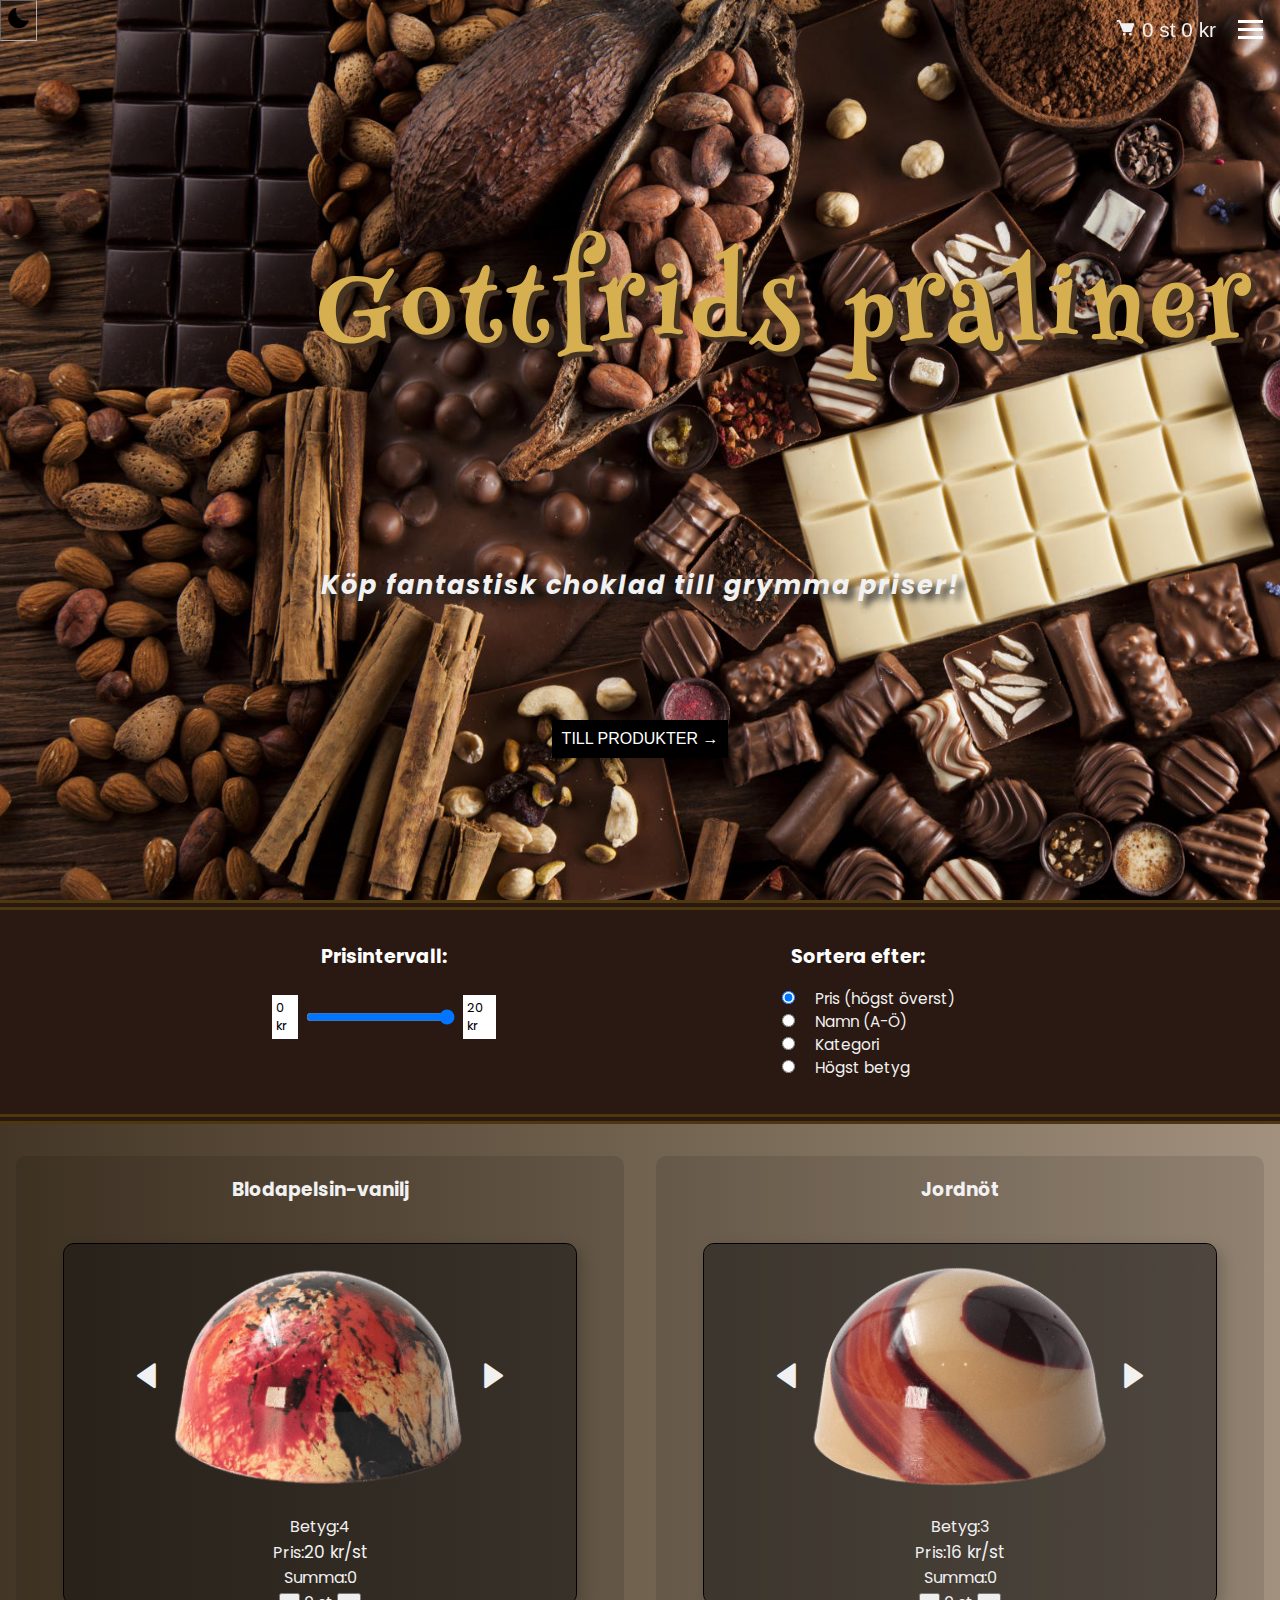
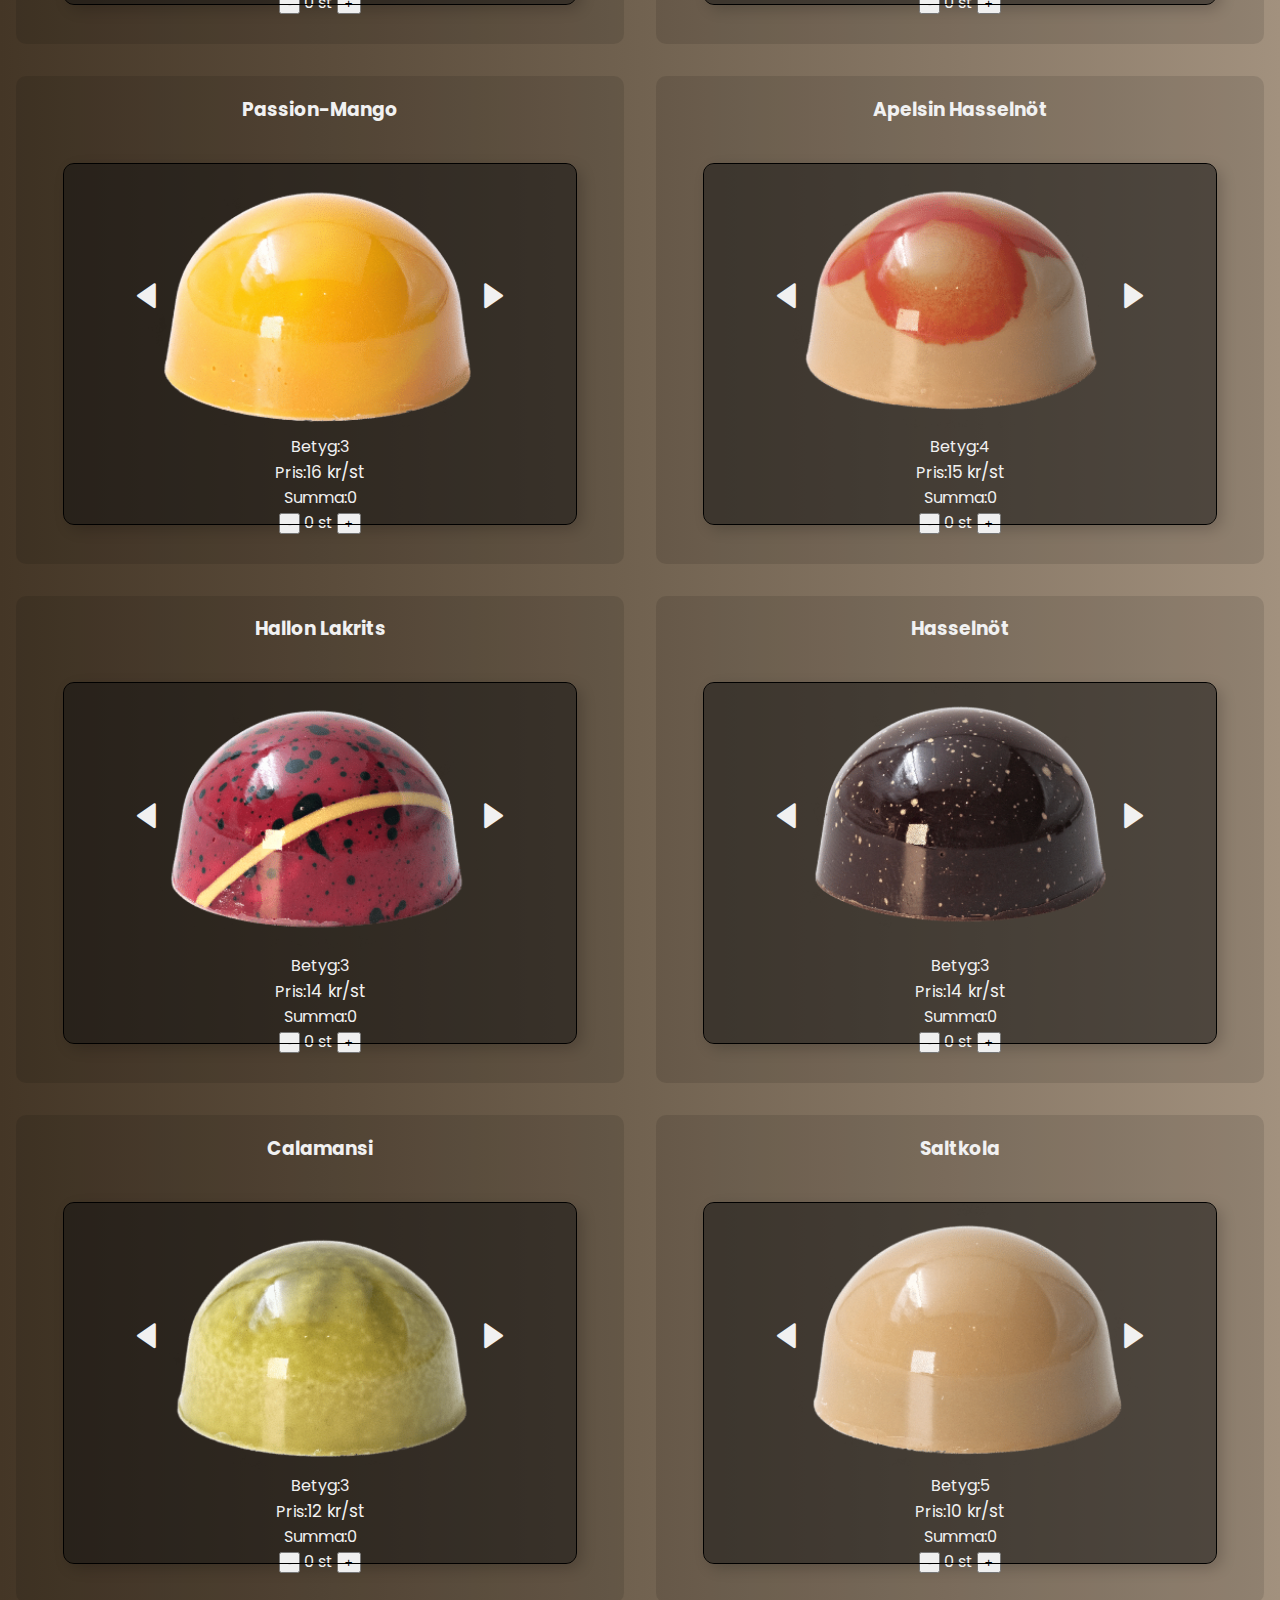
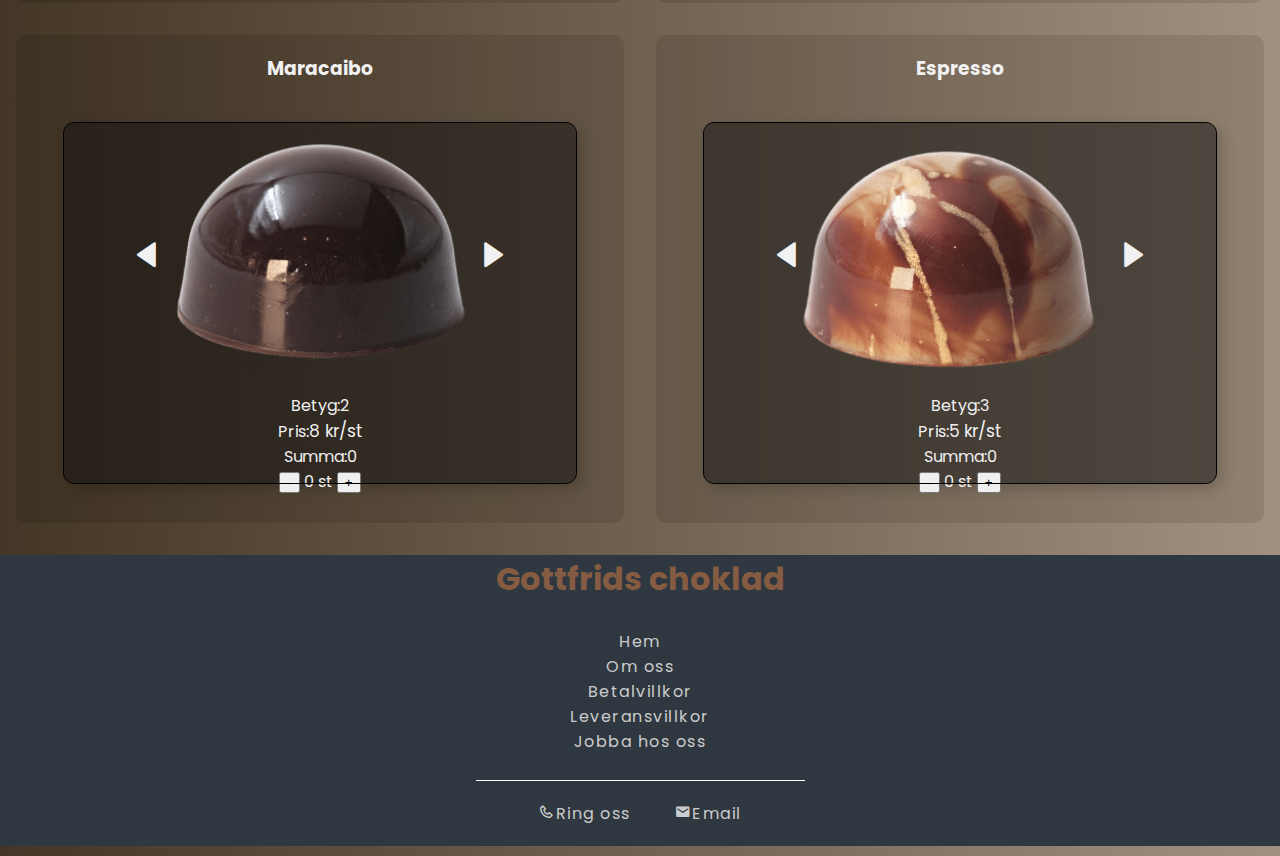
==== commit 4b8a1c51: "försöker lösa en bugg med knapparna" ====
--- a/index.html
+++ b/index.html
@@ -16,8 +16,8 @@
 
 <body>
   <header>
-    <button id="dark-mode" class="moon" aria-label="themeToggle"><i class='bx bxs-moon'></i></button>
-    <button id="light-mode" class="sun hide" aria-label="themeToggle"><i class='bx bxs-sun'></i></button> 
+    <button id="dark-mode" class="moon"><i class='bx bxs-moon'></i></button>
+    <button id="light-mode" class="sun hide"><i class='bx bxs-sun'></i></button> 
     <nav class="menu-container">
       <button class="button-cart" onClick="toggleMenu()">
       <a href="#shopping-cart">
@@ -207,4 +207,4 @@
   <script src="js/younes.js"></script>
   <script src="js/script.js"></script>
 </body>
-</html>
+</html> 
--- a/css/style.css
+++ b/css/style.css
@@ -1 +1 @@
-*,*::before,*::after{box-sizing:border-box}html{scroll-behavior:smooth}body{min-height:100vh;color:#f1f1f1;margin:0;padding:0;transition:background .3s linear;background-color:var(--primary-color);font-family:"Courier New",Courier,monospace}:root{--primary-color:rgb(46, 21, 1);--rounded-corners: 10px}.dark_mode{background-image:none}.show{display:block}.hide{display:none}body{max-width:100%;background-image:linear-gradient(to right, #443626, #5a4b3a, #716250, #897967, #a2917e);font-family:"Poppins",sans-serif;margin:0}header{position:absolute;top:0;left:0;max-width:100%}.moon{background-color:rgba(0,0,0,0);border:none;font-size:25px;color:#000;padding:5px;border:rgba(197,197,197,.842) 1px inset}.sun{border:none;background-color:rgba(0,0,0,0);color:#ecda34;font-size:25px;padding:5px;border:rgba(197,197,197,.842) 1px inset}.header-logo{max-width:100%;font-family:"Henny Penny","Times New Roman",Times,serif;font-size:3rem;margin:10px;text-align:center;text-shadow:5px 5px 1px #463423;letter-spacing:10px;position:relative;top:100px;color:#d6b050}.menu-container a{color:#f1f1f1;position:fixed;top:2vh;right:10vw;text-decoration:none}.menu-container a:hover{color:#d6b050}.button-cart{font-size:1.2em;z-index:1}.navbar{display:flex;justify-content:space-between;align-items:center;padding:0 24px}.nav-menu{position:fixed;display:none;top:50px;gap:0;flex-direction:column;background-color:rgba(0,0,0,0);width:100%;text-align:center;transition:.7s;font-size:30px}.nav-menu.active{left:0;display:block;background-color:rgba(0,0,0,.816);height:30vh}.nav-item{list-style:none;margin:16px}.nav-link{text-decoration:none;color:#fff;transition:.7s ease;display:flex;flex-direction:column}.nav-link:hover{color:#d5d5d5;text-transform:uppercase}.hamburger{cursor:pointer;position:fixed;right:.8em;border:none;top:1.5vh;background-color:rgba(0,0,0,0);z-index:2}.bar{display:block;width:25px;height:3px;margin:5px auto;transition:all .3s ease-in-out;background-color:#fff}.hamburger.active .bar:nth-child(2){opacity:0}.hamburger.active .bar:nth-child(1){transform:translateY(8px) rotate(45deg)}.hamburger.active .bar:nth-child(3){transform:translateY(-8px) rotate(-45deg)}.fullpage-one{min-height:100vh;display:flex;flex-direction:column;align-items:center;justify-content:flex-start;background-image:url("/bilder/choklad.png");background-repeat:no-repeat;background-size:cover}.fullpage-one p{font-size:1em;text-align:center;position:absolute;top:45vh;font-style:italic;color:#f1f1f1;text-shadow:1px 1px 1px #272727;letter-spacing:2px}.scroll-down{font-size:1rem;opacity:1;padding:10px;margin:1px;border:none;box-shadow:none;margin-top:80vh;background-color:#000;color:#fff;cursor:pointer;text-transform:uppercase}.scroll-down:hover{opacity:1;background-color:#cfb048}.scroll-down:active{top:5px;left:5px}.fullpage-two{display:flex;justify-content:center;flex-direction:column}.fullpage-two .sorting-container{padding-top:1rem;display:flex;justify-content:center;border-top:#4e370d double 10px;border-bottom:#4e370d double 10px;background-color:#291912;display:grid;grid-template-columns:1fr 1fr}.fullpage-two .sorting-container h2{font-size:1.2em;text-align:right;color:#fff}.fullpage-two .sorting-first-section{font-size:.8em;width:20em;padding:0;margin-right:20vw;margin-left:20vw;border:none}.fullpage-two .sorting-first-section h2{text-align:center;font-size:1.5em}.fullpage-two .sorting-first-section .pricerange-container{padding:.5rem 1rem;display:flex;align-items:center;width:100%}.fullpage-two .sorting-first-section .pricerange-container span{padding:.25rem;width:-webkit-max-content;width:-moz-max-content;width:max-content;background-color:#fff;color:#000}.fullpage-two .sorting-first-section .pricerange-container input[type=range]{width:14vw;min-width:100px;margin:0 .5rem}.fullpage-two .sorting-second-section{font-size:.8em;width:20em;border:none;margin-bottom:20px}.fullpage-two .sorting-second-section h2{text-align:center;margin-right:4em;font-size:1.5em}.fullpage-two .sorting-second-section .categories{text-align:left;margin-left:-2em;font-size:1.2em}.fullpage-two .sorting-second-section ul.categories{margin-top:0;list-style:none}.fullpage-two .sorting-second-section li.filter-option{margin-right:.5rem;padding:.25rem .5rem}.fullpage-two .sorting-second-section li.filter-option:hover{color:#5e3215}.fullpage-two .sorting-second-section label:hover{cursor:pointer}.fullpage-two .sorting-second-section input[type=radio]{width:auto;margin-right:1rem}.fullpage-two .sorting-second-section input[type=radio]:hover{cursor:pointer}.fullpage-two .pralinGrid{padding:2rem 1rem;display:grid;grid-template-columns:1fr;gap:1rem}.fullpage-two .pralin{background-color:rgba(0,0,0,.1);align-items:center;justify-content:center;text-align:center;border-radius:var(--rounded-corners);z-index:-1}.fullpage-two .images{max-height:40vh;max-width:40vw;background:rgba(16,15,15,.5);outline:1px solid #000;margin-inline:auto;padding-bottom:30px;margin-block:40px;position:relative;aspect-ratio:16/9;box-shadow:5px 5px 15px rgba(0,0,0,.2);border-radius:var(--rounded-corners)}.fullpage-two .imgContainer{top:0;left:0;width:100%;display:flex;position:relative;justify-content:center;align-items:center;height:30vh}.fullpage-two .imgContainer img{width:100%;height:100%;-o-object-fit:cover;object-fit:cover;position:absolute;top:0;left:0;transition:opacity 1s ease}.fullpage-two .img2{opacity:0}.fullpage-two .arrows{position:absolute}.fullpage-two .left{position:relative;left:-3em;font-size:30px;color:#f1f1f1}.fullpage-two .right{position:relative;left:3em;font-size:30px;color:#f1f1f1}.fullpage-two .left:hover{background-color:#b9b6b6;color:#6d0404;opacity:70%}.fullpage-two .right:hover{background-color:#b9b6b6;color:#6d0404;opacity:70%}.filter-btn{float:right;background-color:#000;margin:auto;color:#fff;font-size:.5rem;padding:1%;cursor:pointer;opacity:.9;letter-spacing:2px;text-decoration:none;border:3px solid;box-shadow:1px 1px 0px 0px,2px 2px 0px 0px,3px 3px 0px 0px,4px 4px 0px 0px,5px 5px 0px 0px;touch-action:manipulation;transition:all .02s ease-in-out}.filter-btn:hover{opacity:1}.filter-btn:active{box-shadow:0px 0px 0px 0px;top:5px;left:5px}.top-section{margin:auto;width:90%;height:15%;display:flex;justify-content:space-between;align-items:center}.top-section h3{font-size:20px;font-family:‘Open Sans’;font-weight:700;color:#2f3841}.top-section h5{font-size:14px;font-family:‘Open Sans’;font-weight:600;color:#e44c4c;cursor:pointer;border-bottom:1px solid #e44c4c}.cart-container{background-color:#5c5959;position:relative;top:0%;left:50%;transform:translate(-50%, -50%);width:90%;box-shadow:5px 5px 28px 2px rgba(0,0,0,.36);-webkit-box-shadow:5px 5px 28px 2px rgba(0,0,0,.36);-moz-box-shadow:5px 5px 28px 2px rgba(0,0,0,.36);padding:1rem;display:flex;flex-direction:column;justify-content:center;align-items:center}.cart-container p{cursor:pointer}.cart-container h1{position:absolute;top:2%;left:3%}.close{position:absolute;top:2%;right:3%}.hidden{display:none}.accordion{left:0}.accordion-item{border-radius:10px;padding:20px;margin-bottom:20px;background-color:#d7d1d1;color:#000}.accordion-title{display:flex;align-items:center;cursor:pointer;color:#000;background-color:#b9b6b6;opacity:70%}.accordion-title::after{content:"+";font-size:20px;margin-left:auto}.active-head::after{content:"-"}.accordion-content{font-weight:bolder;font-size:10px;display:flex}.price{font-size:17px}.cart-text{justify-content:space-between;font-size:10px;width:30%;display:inline;align-items:center;justify-content:center;flex-direction:row}.cart-text p{width:20%;display:inline-block}.cartSumeringTitel{display:flex;justify-content:space-around}.cartResultat{justify-content:space-around;display:flex}.line{font-size:20px;font-weight:800}fieldset{width:50%;font-size:10px}fieldset .order-container{margin-left:10vw}.price-summary{position:relative;border:1px solid #000;justify-content:space-between}.discount-sum{position:relative;justify-content:space-between;border:1px solid #000}.total-summary{position:relative;border:1px solid #000}.korgContainer{display:flex;border:1px solid #000}legend{font-size:2em;font-weight:bold}.payment{width:1em}input{border-radius:15px}input#newsletter{width:1em}input#approval{width:1em}footer{position:relative;width:100%;margin-bottom:10px;left:0;display:flex;justify-content:center;background-color:#2f3841}.profile span{font-weight:bolder;font-size:2em;color:#855c42;padding-right:20px;padding-left:20px}.service{padding:10px}.service li{list-style:none;color:#fff;letter-spacing:1.5px;text-align:center}.service li a{color:#ccc;text-decoration:none}.service li a:hover{color:#f1f1f1;text-transform:uppercase;font-weight:700}.contact{font-size:1em;text-align:center;padding:20px;border-top:1px solid #fff}.contact a{color:#ccc;text-decoration:none;letter-spacing:1.5px;padding-right:20px;padding-left:20px}.contact a:hover{color:#f1f1f1;font-weight:700;text-transform:uppercase}.christmas-color{color:red}@media screen and (min-width: 768px){.pralinGrid{display:grid;grid-template-columns:1fr 1fr;gap:10px}.header-logo{max-width:100%;font-family:"Henny Penny","Times New Roman",Times,serif;font-size:6rem;text-shadow:5px 5px 1px #463423;letter-spacing:10px;position:relative;margin-top:10vh;margin-left:25vw;color:#d6b050}.button-cart{font-size:1.3em;z-index:1;position:relative;top:-11em;right:7em;float:right;background-color:rgba(0,0,0,0);border:none}#cartTotal{font-size:1em}#cartSum{font-size:1em}.menu-container a{color:#f1f1f1;position:fixed;top:2vh;right:5vw;text-decoration:none}.menu-container a:hover{color:#d6b050}.fullpage-one p{font-size:1.6em;text-align:center;position:absolute;top:60vh;font-style:italic;color:#f1f1f1;font-weight:bolder;text-shadow:6px 6px 7px #272727;letter-spacing:2px}.fullpage-two .left{position:relative;left:-5em;font-size:30px}.fullpage-two .right{position:relative;left:5em;font-size:30px}.fullpage-two .pralinGrid{display:grid;grid-template-columns:1fr 1fr;gap:2rem}}
+*,*::before,*::after{box-sizing:border-box}html{scroll-behavior:smooth}body{min-height:100vh;color:#f1f1f1;margin:0;padding:0;transition:background .3s linear;background-color:var(--primary-color);font-family:"Courier New",Courier,monospace}:root{--primary-color:rgb(46, 21, 1);--rounded-corners: 10px}.dark_mode{background-image:none}.show{display:block}.hide{display:none}body{max-width:100%;background-image:linear-gradient(to right, #443626, #5a4b3a, #716250, #897967, #a2917e);font-family:"Poppins",sans-serif;margin:0}header{position:absolute;top:0;left:0;max-width:100%}.moon{background-color:rgba(0,0,0,0);border:none;font-size:25px;color:#000;padding:5px;border:rgba(197,197,197,.842) 1px inset}.sun{border:none;background-color:rgba(0,0,0,0);color:#ecda34;font-size:25px;padding:5px;border:rgba(197,197,197,.842) 1px inset}.header-logo{max-width:100%;font-family:"Henny Penny","Times New Roman",Times,serif;font-size:3rem;margin:10px;text-align:center;text-shadow:5px 5px 1px #463423;letter-spacing:10px;position:relative;top:100px;color:#d6b050}.menu-container a{color:#f1f1f1;position:fixed;top:2vh;right:10vw;text-decoration:none}.menu-container a:hover{color:#d6b050}.button-cart{font-size:1.2em;z-index:1}.navbar{display:flex;justify-content:space-between;align-items:center;padding:0 24px}.nav-menu{position:fixed;display:none;top:50px;gap:0;flex-direction:column;background-color:rgba(0,0,0,0);width:100%;text-align:center;transition:.7s;font-size:30px}.nav-menu.active{left:0;display:block;background-color:rgba(0,0,0,.816);height:30vh}.nav-item{list-style:none;margin:16px}.nav-link{text-decoration:none;color:#fff;transition:.7s ease;display:flex;flex-direction:column}.nav-link:hover{color:#d5d5d5;text-transform:uppercase}.hamburger{cursor:pointer;position:fixed;right:.8em;border:none;top:1.5vh;background-color:rgba(0,0,0,0);z-index:2}.bar{display:block;width:25px;height:3px;margin:5px auto;transition:all .3s ease-in-out;background-color:#fff}.hamburger.active .bar:nth-child(2){opacity:0}.hamburger.active .bar:nth-child(1){transform:translateY(8px) rotate(45deg)}.hamburger.active .bar:nth-child(3){transform:translateY(-8px) rotate(-45deg)}.fullpage-one{min-height:100vh;display:flex;flex-direction:column;align-items:center;justify-content:flex-start;background-image:url("/bilder/choklad.jpg");background-repeat:no-repeat;background-size:cover}.fullpage-one p{font-size:1em;text-align:center;position:absolute;top:45vh;font-style:italic;color:#f1f1f1;text-shadow:1px 1px 1px #272727;letter-spacing:2px}.scroll-down{font-size:1rem;opacity:1;padding:10px;margin:1px;border:none;box-shadow:none;margin-top:80vh;background-color:#000;color:#fff;cursor:pointer;text-transform:uppercase}.scroll-down:hover{opacity:1;background-color:#cfb048}.scroll-down:active{top:5px;left:5px}.fullpage-two{display:flex;justify-content:center;flex-direction:column}.fullpage-two .sorting-container{padding-top:1rem;display:flex;justify-content:center;border-top:#4e370d double 10px;border-bottom:#4e370d double 10px;background-color:#291912;display:grid;grid-template-columns:1fr 1fr}.fullpage-two .sorting-container h2{font-size:1.2em;text-align:right;color:#fff}.fullpage-two .sorting-first-section{font-size:.8em;width:20em;padding:0;margin-right:20vw;margin-left:20vw;border:none}.fullpage-two .sorting-first-section h2{text-align:center;font-size:1.5em}.fullpage-two .sorting-first-section .pricerange-container{padding:.5rem 1rem;display:flex;align-items:center;width:100%}.fullpage-two .sorting-first-section .pricerange-container span{padding:.25rem;width:-webkit-max-content;width:-moz-max-content;width:max-content;background-color:#fff;color:#000}.fullpage-two .sorting-first-section .pricerange-container input[type=range]{width:14vw;min-width:100px;margin:0 .5rem}.fullpage-two .sorting-second-section{font-size:.8em;width:20em;border:none;margin-bottom:20px}.fullpage-two .sorting-second-section h2{text-align:center;margin-right:4em;font-size:1.5em}.fullpage-two .sorting-second-section .categories{text-align:left;margin-left:-2em;font-size:1.2em}.fullpage-two .sorting-second-section ul.categories{margin-top:0;list-style:none}.fullpage-two .sorting-second-section li.filter-option{margin-right:.5rem;padding:.25rem .5rem}.fullpage-two .sorting-second-section li.filter-option:hover{color:#5e3215}.fullpage-two .sorting-second-section label:hover{cursor:pointer}.fullpage-two .sorting-second-section input[type=radio]{width:auto;margin-right:1rem}.fullpage-two .sorting-second-section input[type=radio]:hover{cursor:pointer}.fullpage-two .pralinGrid{padding:2rem 1rem;display:grid;grid-template-columns:1fr;gap:1rem}.fullpage-two .pralin{background-color:rgba(0,0,0,.1);align-items:center;justify-content:center;text-align:center;border-radius:var(--rounded-corners);z-index:-1}.fullpage-two .images{max-height:40vh;max-width:40vw;background:rgba(16,15,15,.5);outline:1px solid #000;margin-inline:auto;padding-bottom:30px;margin-block:40px;position:relative;aspect-ratio:16/9;box-shadow:5px 5px 15px rgba(0,0,0,.2);border-radius:var(--rounded-corners)}.fullpage-two .imgContainer{top:0;left:0;width:100%;display:flex;position:relative;justify-content:center;align-items:center;height:30vh}.fullpage-two .imgContainer img{width:100%;height:100%;-o-object-fit:cover;object-fit:cover;position:absolute;top:0;left:0;transition:opacity 1s ease}.fullpage-two .img2{opacity:0}.fullpage-two .arrows{position:absolute}.fullpage-two .left{position:relative;left:-3em;font-size:30px;color:#f1f1f1}.fullpage-two .right{position:relative;left:3em;font-size:30px;color:#f1f1f1}.fullpage-two .left:hover{background-color:#b9b6b6;color:#6d0404;opacity:70%}.fullpage-two .right:hover{background-color:#b9b6b6;color:#6d0404;opacity:70%}.filter-btn{float:right;background-color:#000;margin:auto;color:#fff;font-size:.5rem;padding:1%;cursor:pointer;opacity:.9;letter-spacing:2px;text-decoration:none;border:3px solid;box-shadow:1px 1px 0px 0px,2px 2px 0px 0px,3px 3px 0px 0px,4px 4px 0px 0px,5px 5px 0px 0px;touch-action:manipulation;transition:all .02s ease-in-out}.filter-btn:hover{opacity:1}.filter-btn:active{box-shadow:0px 0px 0px 0px;top:5px;left:5px}.top-section{margin:auto;width:90%;height:15%;display:flex;justify-content:space-between;align-items:center}.top-section h3{font-size:20px;font-family:‘Open Sans’;font-weight:700;color:#2f3841}.top-section h5{font-size:14px;font-family:‘Open Sans’;font-weight:600;color:#e44c4c;cursor:pointer;border-bottom:1px solid #e44c4c}.cart-container{background-color:#5c5959;position:relative;top:0%;left:50%;transform:translate(-50%, -50%);width:90%;box-shadow:5px 5px 28px 2px rgba(0,0,0,.36);-webkit-box-shadow:5px 5px 28px 2px rgba(0,0,0,.36);-moz-box-shadow:5px 5px 28px 2px rgba(0,0,0,.36);padding:1rem;display:flex;flex-direction:column;justify-content:center;align-items:center}.cart-container p{cursor:pointer}.cart-container h1{position:absolute;top:2%;left:3%}.close{position:absolute;top:2%;right:3%}.hidden{display:none}.accordion{left:0}.accordion-item{border-radius:10px;padding:20px;margin-bottom:20px;background-color:#d7d1d1;color:#000}.accordion-title{display:flex;align-items:center;cursor:pointer;color:#000;background-color:#b9b6b6;opacity:70%}.accordion-title::after{content:"+";font-size:20px;margin-left:auto}.active-head::after{content:"-"}.accordion-content{font-weight:bolder;font-size:10px;display:flex}.price{font-size:17px}.cart-text{justify-content:space-between;font-size:10px;width:30%;display:inline;align-items:center;justify-content:center;flex-direction:row}.cart-text p{width:20%;display:inline-block}.cartSumeringTitel{display:flex;justify-content:space-around}.cartResultat{justify-content:space-around;display:flex}.line{font-size:20px;font-weight:800}fieldset{width:50%;font-size:10px}fieldset .order-container{margin-left:10vw}.price-summary{position:relative;border:1px solid #000;justify-content:space-between}.discount-sum{position:relative;justify-content:space-between;border:1px solid #000}.total-summary{position:relative;border:1px solid #000}.korgContainer{display:flex;border:1px solid #000}legend{font-size:2em;font-weight:bold}.payment{width:1em}input{border-radius:15px}input#newsletter{width:1em}input#approval{width:1em}footer{position:relative;width:100%;margin-bottom:10px;left:0;display:flex;justify-content:center;background-color:#2f3841}.profile span{font-weight:bolder;font-size:2em;color:#855c42;padding-right:20px;padding-left:20px}.service{padding:10px}.service li{list-style:none;color:#fff;letter-spacing:1.5px;text-align:center}.service li a{color:#ccc;text-decoration:none}.service li a:hover{color:#f1f1f1;text-transform:uppercase;font-weight:700}.contact{font-size:1em;text-align:center;padding:20px;border-top:1px solid #fff}.contact a{color:#ccc;text-decoration:none;letter-spacing:1.5px;padding-right:20px;padding-left:20px}.contact a:hover{color:#f1f1f1;font-weight:700;text-transform:uppercase}.christmas-color{color:red}@media screen and (min-width: 768px){.pralinGrid{display:grid;grid-template-columns:1fr 1fr;gap:10px}.header-logo{max-width:100%;font-family:"Henny Penny","Times New Roman",Times,serif;font-size:6rem;text-shadow:5px 5px 1px #463423;letter-spacing:10px;position:relative;margin-top:10vh;margin-left:25vw;color:#d6b050}.button-cart{font-size:1.3em;z-index:1;position:relative;top:-11em;right:7em;float:right;background-color:rgba(0,0,0,0);border:none}#cartTotal{font-size:1em}#cartSum{font-size:1em}.menu-container a{color:#f1f1f1;position:fixed;top:2vh;right:5vw;text-decoration:none}.menu-container a:hover{color:#d6b050}.fullpage-one p{font-size:1.6em;text-align:center;position:absolute;top:60vh;font-style:italic;color:#f1f1f1;font-weight:bolder;text-shadow:6px 6px 7px #272727;letter-spacing:2px}.fullpage-two .left{position:relative;left:-5em;font-size:30px}.fullpage-two .right{position:relative;left:5em;font-size:30px}.fullpage-two .pralinGrid{display:grid;grid-template-columns:1fr 1fr;gap:2rem}}